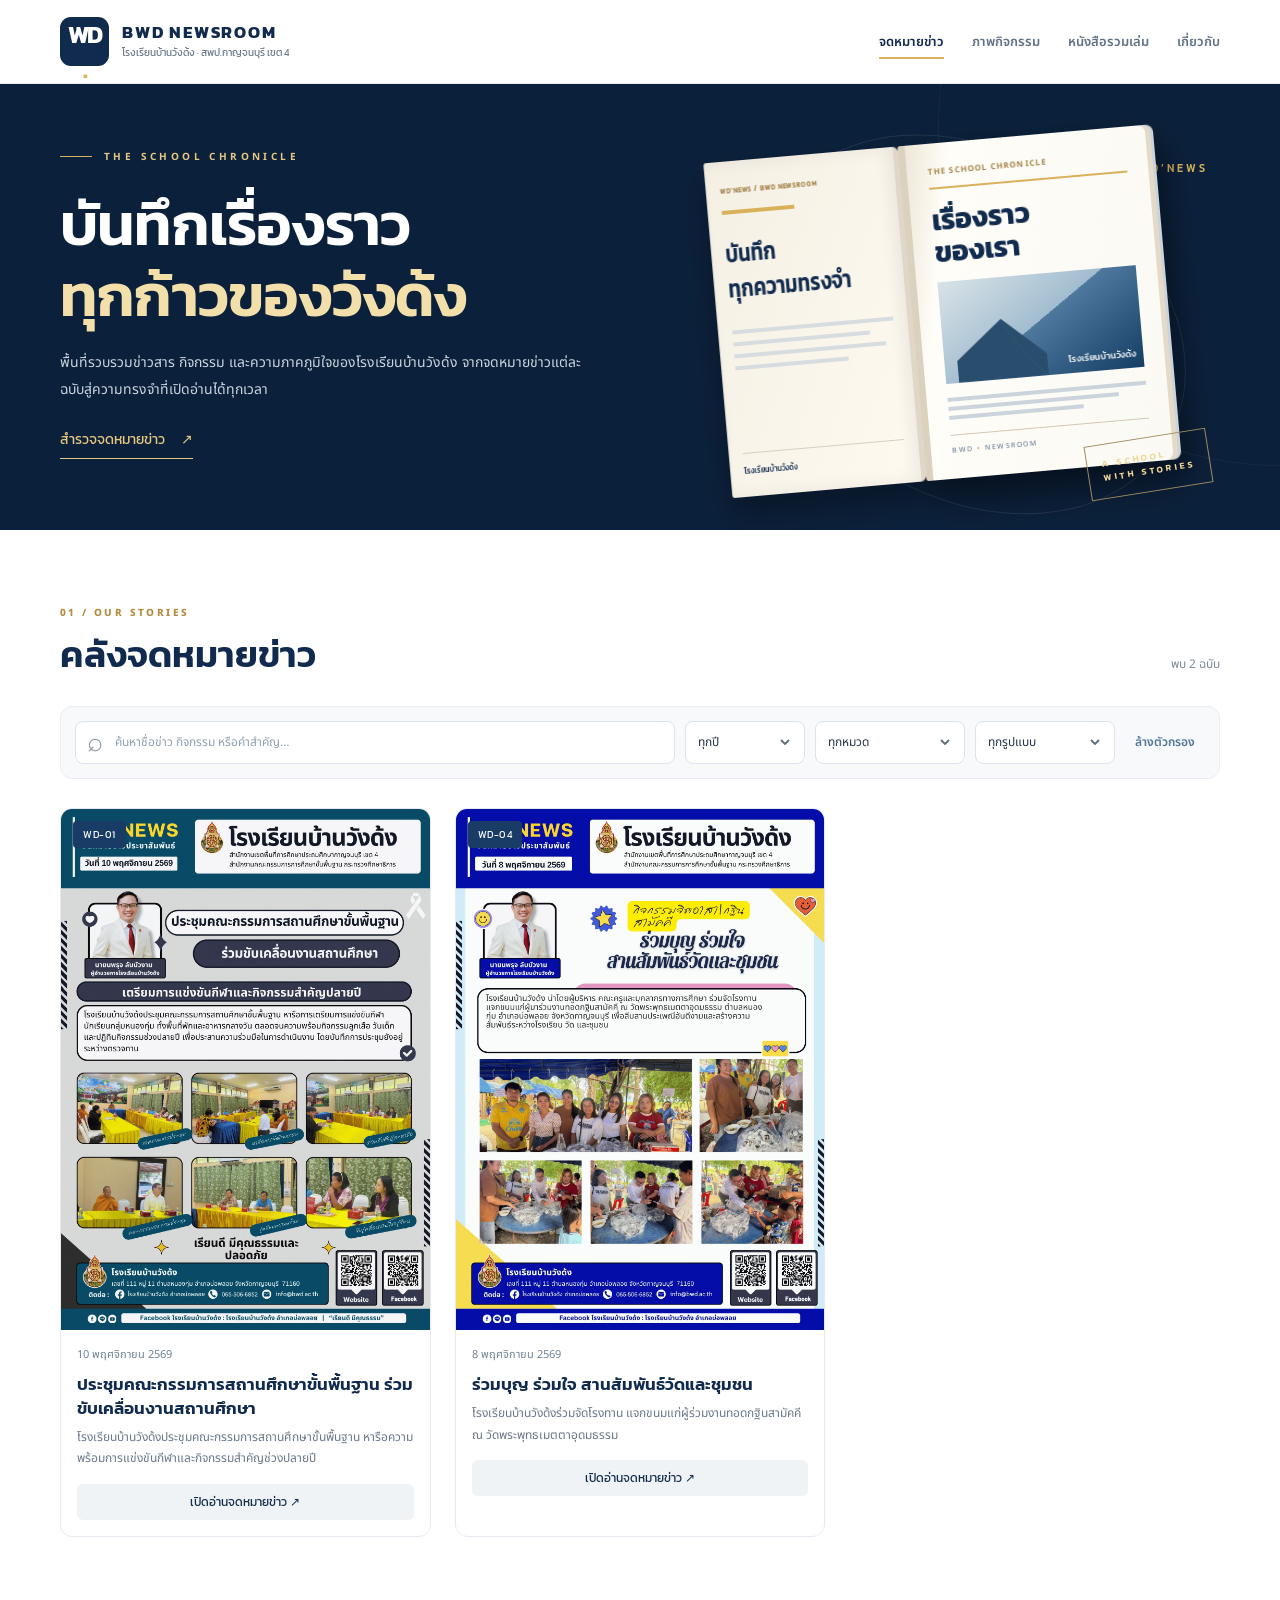
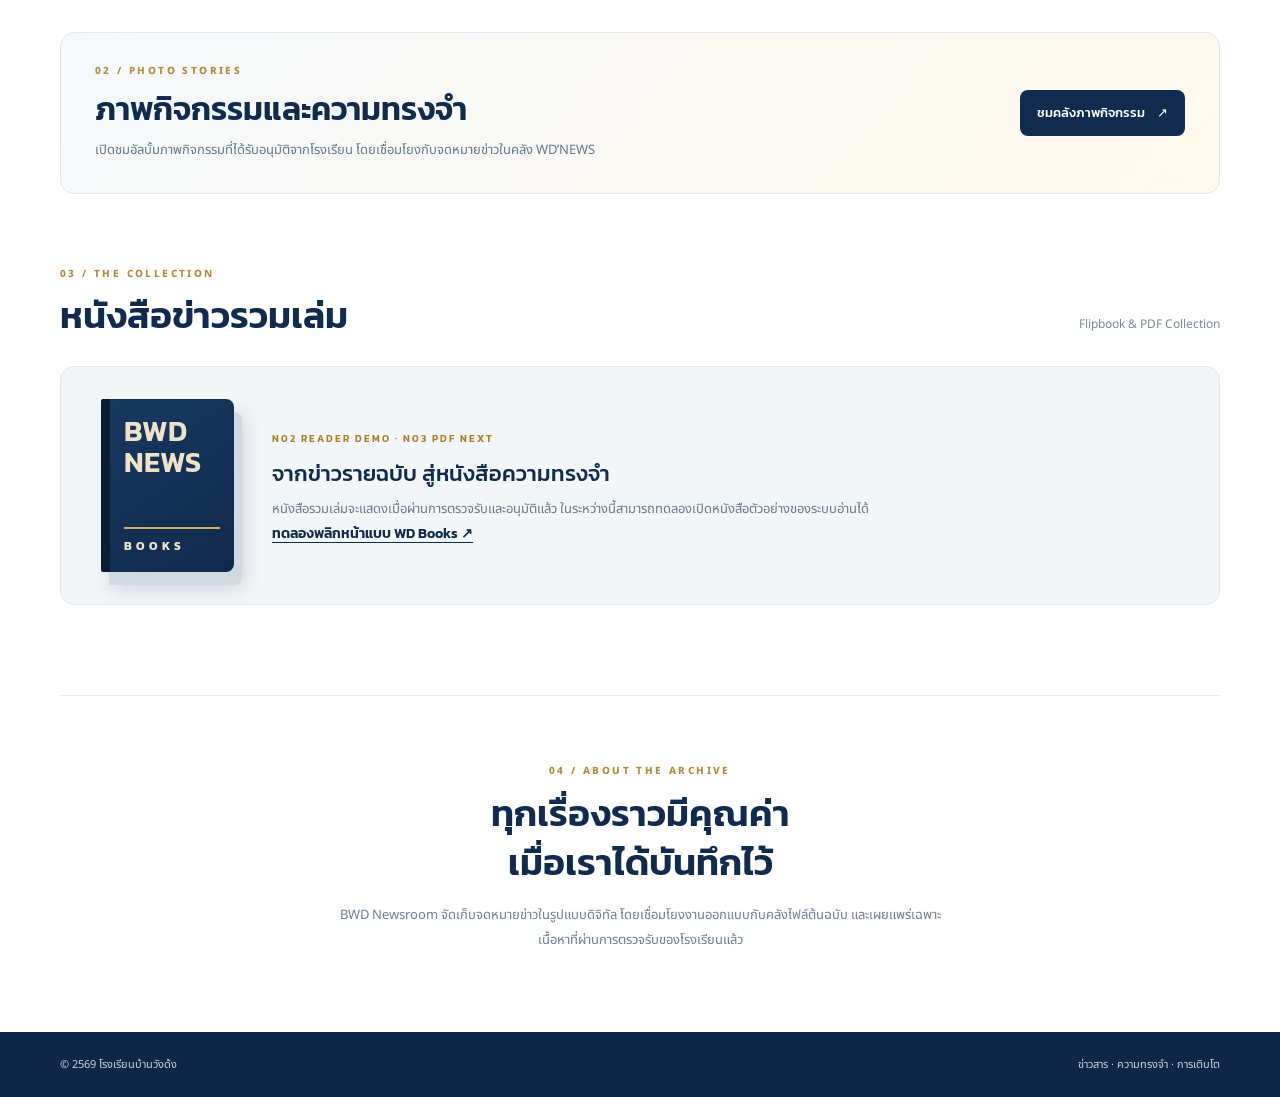
==== index.html @ e3cfcce1 "feat(app): mobile dashboard, bottom navigation, and shared app shell" ====
<!doctype html>
<html lang="th">
<head>
  <meta charset="utf-8">
  <meta name="viewport" content="width=device-width, initial-scale=1, viewport-fit=cover">
  <meta name="theme-color" content="#112b4e">
  <meta name="description" content="คลังจดหมายข่าวประชาสัมพันธ์โรงเรียนบ้านวังด้ง รวบรวมข่าวกิจกรรมและหนังสือข่าวดิจิทัล">
  <title>BWD Newsroom | จดหมายข่าวโรงเรียนบ้านวังด้ง</title>
  <link rel="icon" href="./favicon.svg" type="image/svg+xml">
  <link rel="manifest" href="./manifest.webmanifest">
  <link rel="apple-touch-icon" href="./icons/icon-192.png">
  <meta name="apple-mobile-web-app-capable" content="yes">
  <meta name="apple-mobile-web-app-status-bar-style" content="default">
  <link rel="stylesheet" href="./assets/styles.css">
  <link rel="stylesheet" href="./assets/reader.css">
  <link rel="stylesheet" href="./assets/app-shell.css">
  <script defer src="./assets/ui-motion.js"></script>
  <script defer src="./assets/app-shell.js"></script>
  <script defer src="./assets/app.js"></script>
</head>
<body class="newsroom-page">
  <a class="skip" href="#main">ข้ามไปยังเนื้อหาหลัก</a>
  <header class="site-header">
    <div class="wrap topbar">
      <a class="brand" href="./" aria-label="BWD Newsroom หน้าแรก">
        <span class="brand-mark" aria-hidden="true">WD<span class="brand-dot">.</span></span>
        <span class="brand-copy"><strong>BWD NEWSROOM</strong><small>โรงเรียนบ้านวังด้ง · สพป.กาญจนบุรี เขต 4</small></span>
      </a>
      <a class="app-quick-search" href="#news" aria-label="ค้นหาจดหมายข่าว"><svg viewBox="0 0 24 24" width="20" height="20" aria-hidden="true" fill="none" stroke="currentColor" stroke-width="2" stroke-linecap="round"><circle cx="10.5" cy="10.5" r="6.5"/><path d="m16 16 5 5"/></svg></a>
      <nav class="head-nav" aria-label="เมนูหลัก">
        <a class="active" href="#news">จดหมายข่าว</a>
        <a href="./gallery.html">ภาพกิจกรรม</a>
        <a href="#books">หนังสือรวมเล่ม</a>
        <a href="#about">เกี่ยวกับ</a>
      </nav>
    </div>
  </header>
  <main id="main">
    <section class="hero" aria-labelledby="hero-title">
      <div class="wrap hero-grid">
        <div class="hero-intro">
          <div class="eyebrow"><span class="eyebrow-line"></span> THE SCHOOL CHRONICLE</div>
          <h1 id="hero-title">บันทึกเรื่องราว<br><em>ทุกก้าวของวังด้ง</em></h1>
          <p>พื้นที่รวบรวมข่าวสาร กิจกรรม และความภาคภูมิใจของโรงเรียนบ้านวังด้ง จากจดหมายข่าวแต่ละฉบับสู่ความทรงจำที่เปิดอ่านได้ทุกเวลา</p>
          <a class="hero-link" href="#news">สำรวจจดหมายข่าว <span aria-hidden="true">↗</span></a>
        </div>
        <div class="hero-art" aria-hidden="true">
          <div class="hero-badge">WD’NEWS</div>
          <div class="hero-book-scene">
            <div class="hero-book">
              <div class="paper paper-back">
                <div class="paper-inside">
                  <div class="paper-inside-kicker">THE SCHOOL CHRONICLE</div>
                  <div class="paper-inside-title">เรื่องราว<br>ของเรา</div>
                  <div class="paper-inside-art"><span>โรงเรียนบ้านวังด้ง</span></div>
                  <div class="paper-lines"><i></i><i></i><i></i></div>
                  <div class="paper-inside-footer">BWD <span>•</span> NEWSROOM</div>
                </div>
              </div>
              <div class="paper-flap">
                <div class="paper paper-front">
                  <div class="paper-rule"></div>
                  <div class="paper-kicker">จดหมายข่าวประชาสัมพันธ์</div>
                  <div class="paper-headline">เรื่องราว<br>ของเรา</div>
                  <div class="paper-image"><span>บ้านวังด้ง</span></div>
                  <div class="paper-lines"><i></i><i></i><i></i></div>
                  <div class="paper-footer">EST. 2569 <span>•</span> BOPHLOI, KANCHANABURI</div>
                </div>
                <div class="paper paper-verso">
                  <div class="paper-verso-label">WD’NEWS / BWD NEWSROOM</div>
                  <div class="paper-verso-rule"></div>
                  <div class="paper-verso-quote">บันทึก<br>ทุกความทรงจำ</div>
                  <div class="paper-verso-lines"><i></i><i></i><i></i><i></i></div>
                  <div class="paper-verso-footer">โรงเรียนบ้านวังด้ง</div>
                </div>
              </div>
            </div>
          </div>
          <div class="hero-stamp">A SCHOOL<br>WITH STORIES</div>
        </div>
      </div>
    </section>
    <div class="wrap">
      <section id="app-home" class="app-dashboard" aria-labelledby="app-home-title">
  <div class="app-welcome">
    <p>WD’NEWS · SCHOOL STORIES</p>
    <h1 id="app-home-title">เรื่องราวของวังด้ง</h1>
    <span>จดหมายข่าว ภาพกิจกรรม และหนังสือดิจิทัล</span>
  </div>
  <div class="app-section-heading"><h2>จดหมายข่าวล่าสุด</h2><a href="#news">ทั้งหมด <span aria-hidden="true">›</span></a></div>
  <div id="app-latest-issue" class="app-latest-issue" aria-live="polite"><p class="app-loading">กำลังโหลดจดหมายข่าว…</p></div>
  <div class="app-section-heading"><h2>ภาพกิจกรรมล่าสุด</h2><a href="./gallery.html">ทั้งหมด <span aria-hidden="true">›</span></a></div>
  <div id="app-latest-galleries" class="app-latest-galleries" aria-live="polite"><p class="app-loading">กำลังโหลดภาพกิจกรรม…</p></div>
  <div class="app-section-heading"><h2>ชั้นหนังสือ</h2><a href="#books">เปิดดู <span aria-hidden="true">›</span></a></div>
  <a class="app-books-shortcut" href="#books"><span class="app-books-symbol" aria-hidden="true">▤</span><span><strong>หนังสือข่าวรวมเล่ม</strong><small>อ่านแบบพลิกหน้าและ PDF เมื่อมีเล่มเผยแพร่</small></span><span aria-hidden="true">›</span></a>
  <details class="app-install-guide" id="app-install-guide"><summary>เพิ่ม BWD Newsroom ไว้บนหน้าจอหลัก</summary><p>บน iPhone เปิดเว็บผ่าน Safari แล้วแตะปุ่มแชร์ เลือก “เพิ่มไปยังหน้าจอโฮม” บนอุปกรณ์อื่นใช้เมนูติดตั้งแอปของเบราว์เซอร์เมื่อรองรับ</p><button type="button" id="app-install-button" hidden>ติดตั้งแอป</button></details>
</section>
      <section class="archive" id="news" aria-labelledby="news-title">
        <div class="section-head">
          <div><p class="section-label">01 / OUR STORIES</p><h2 id="news-title">คลังจดหมายข่าว</h2></div>
          <p class="section-note" id="result-count" aria-live="polite">กำลังโหลดข้อมูล…</p>
        </div>
        <form class="filters" id="filters" role="search" autocomplete="off">
          <label class="search-field"><span class="search-icon" aria-hidden="true">⌕</span><span class="visually-hidden">ค้นหาข่าว</span><input id="search" type="search" placeholder="ค้นหาชื่อข่าว กิจกรรม หรือคำสำคัญ…" aria-label="ค้นหาข่าว"></label>
          <label><span class="visually-hidden">เลือกปี</span><select id="year" aria-label="เลือกปี"><option value="">ทุกปี</option></select></label>
          <label><span class="visually-hidden">เลือกหมวดข่าว</span><select id="category" aria-label="เลือกหมวดข่าว"><option value="">ทุกหมวด</option></select></label>
          <label><span class="visually-hidden">เลือกรูปแบบจดหมายข่าว</span><select id="template" aria-label="เลือกรูปแบบ"><option value="">ทุกรูปแบบ</option></select></label>
          <button class="reset" type="reset">ล้างตัวกรอง</button>
        </form>
        <div class="news-grid" id="news-grid" aria-live="polite" aria-busy="true"></div>
        <div class="empty" id="empty" hidden>
          <div class="empty-symbol" aria-hidden="true">✦</div>
          <h3 id="empty-title">ยังไม่มีจดหมายข่าวที่เผยแพร่</h3>
          <p id="empty-description">จดหมายข่าวจะปรากฏที่นี่เมื่อผ่านการตรวจทานและอนุมัติเรียบร้อยแล้ว</p>
        </div>
        <div class="error" id="error" role="alert" hidden>ไม่สามารถโหลดทะเบียนจดหมายข่าวได้ในขณะนี้ โปรดลองโหลดหน้าเว็บอีกครั้ง</div>
      </section>
      <section class="gallery-teaser" aria-labelledby="gallery-teaser-title">
        <div class="gallery-teaser-copy">
          <p class="section-label">02 / PHOTO STORIES</p>
          <h2 id="gallery-teaser-title">ภาพกิจกรรมและความทรงจำ</h2>
          <p>เปิดชมอัลบั้มภาพกิจกรรมที่ได้รับอนุมัติจากโรงเรียน โดยเชื่อมโยงกับจดหมายข่าวในคลัง WD’NEWS</p>
        </div>
        <a href="./gallery.html" class="gallery-teaser-link">ชมคลังภาพกิจกรรม <span aria-hidden="true">↗</span></a>
      </section>
      <section class="books" id="books" aria-labelledby="books-title">
        <div class="section-head">
          <div><p class="section-label">03 / THE COLLECTION</p><h2 id="books-title">หนังสือข่าวรวมเล่ม</h2></div>
          <p class="section-note">Flipbook & PDF Collection</p>
        </div>
        <div class="books-list" id="books-list" aria-live="polite"></div>
        <div class="books-empty" id="books-empty">
          <div class="book-mini" aria-hidden="true"><span>BWD<br>NEWS</span><b>BOOKS</b></div>
          <div><span class="soon">N02 READER DEMO · N03 PDF NEXT</span><h3>จากข่าวรายฉบับ สู่หนังสือความทรงจำ</h3><p>หนังสือรวมเล่มจะแสดงเมื่อผ่านการตรวจรับและอนุมัติแล้ว ในระหว่างนี้สามารถทดลองเปิดหนังสือตัวอย่างของระบบอ่านได้</p><p><a class="demo-link" href="./reader.html?demo=1">ทดลองพลิกหน้าแบบ WD Books ↗</a></p></div>
        </div>
      </section>
      <section class="about" id="about" aria-labelledby="about-title">
        <p class="section-label">04 / ABOUT THE ARCHIVE</p>
        <h2 id="about-title">ทุกเรื่องราวมีคุณค่า<br>เมื่อเราได้บันทึกไว้</h2>
        <p>BWD Newsroom จัดเก็บจดหมายข่าวในรูปแบบดิจิทัล โดยเชื่อมโยงงานออกแบบกับคลังไฟล์ต้นฉบับ และเผยแพร่เฉพาะเนื้อหาที่ผ่านการตรวจรับของโรงเรียนแล้ว</p>
      </section>
    </div>
  </main>
  <div class="app-network-banner" id="app-network-banner" role="status" hidden>ไม่มีอินเทอร์เน็ต · อ่านข้อมูลใหม่ไม่ได้ในขณะนี้</div>
  <nav class="app-bottom-nav" aria-label="เมนูหลักของแอป">
  <a data-app-tab="home" href="#app-home"><svg viewBox="0 0 24 24" width="23" height="23" aria-hidden="true" fill="none" stroke="currentColor" stroke-width="1.8" stroke-linecap="round" stroke-linejoin="round"><path d="m3 10 9-7 9 7v10a1 1 0 0 1-1 1h-5v-7H9v7H4a1 1 0 0 1-1-1z"/></svg><span>หน้าแรก</span></a>
  <a data-app-tab="news" href="#news"><svg viewBox="0 0 24 24" width="23" height="23" aria-hidden="true" fill="none" stroke="currentColor" stroke-width="1.8" stroke-linecap="round" stroke-linejoin="round"><rect x="3" y="4" width="18" height="16" rx="2"/><path d="M7 8h7M7 12h10M7 16h10M17 8h.01"/></svg><span>ข่าว</span></a>
  <a data-app-tab="gallery" href="./gallery.html"><svg viewBox="0 0 24 24" width="23" height="23" aria-hidden="true" fill="none" stroke="currentColor" stroke-width="1.8" stroke-linecap="round" stroke-linejoin="round"><rect x="3" y="3" width="18" height="18" rx="2"/><circle cx="8.5" cy="8.5" r="1.5"/><path d="m21 15-5-5L5 21"/></svg><span>ภาพกิจกรรม</span></a>
  <a data-app-tab="books" href="#books"><svg viewBox="0 0 24 24" width="23" height="23" aria-hidden="true" fill="none" stroke="currentColor" stroke-width="1.8" stroke-linecap="round" stroke-linejoin="round"><path d="M12 7c-2.5-2.5-5.6-2.9-9-2v14c3.4-.9 6.5-.5 9 2 2.5-2.5 5.6-2.9 9-2V5c-3.4-.9-6.5-.5-9 2ZM12 7v14"/></svg><span>หนังสือ</span></a>
</nav>
  <footer class="site-footer"><div class="wrap footer-inner"><span>© 2569 โรงเรียนบ้านวังด้ง</span><span>ข่าวสาร · ความทรงจำ · การเติบโต</span></div></footer>
  <dialog id="issue-dialog" aria-labelledby="dialog-title">
    <div class="dialog-frame"><div class="dialog-top"><div><span class="section-label">WD’NEWS / ISSUE</span><h2 id="dialog-title"></h2><p id="dialog-meta"></p></div><button id="dialog-close" type="button" class="dialog-close" aria-label="ปิดรายละเอียด">×</button></div><div id="dialog-content" class="dialog-content"></div><div id="dialog-actions" class="dialog-actions"></div></div>
  </dialog>
</body>
</html>
---- assets/styles.css ----
/* BWD Newsroom N01 — no external fonts or CDN dependencies. */
@import url('https://fonts.googleapis.com/css2?family=Kanit:wght@300;400;500;600;700&family=Noto+Sans+Thai:wght@400;500;600&display=swap');
:root{color-scheme:light;--navy:#112b4e;--deep:#0b203a;--blue:#21476d;--gold:#d9b15b;--gold-light:#f3dfaa;--ink:#263449;--muted:#687789;--line:#e4e8eb;--canvas:#f7f9fb;--white:#fff;--max:1160px;font-family:"Noto Sans Thai",system-ui,sans-serif}
*{box-sizing:border-box}html{scroll-behavior:smooth;scroll-padding-top:92px}body{margin:0;background:var(--white);color:var(--ink);min-width:300px}h1,h2,h3,h4,p{margin-top:0}h1,h2,h3,.brand,strong,.hero-link,.soon{font-family:Kanit,"Noto Sans Thai",sans-serif}a{color:inherit}button,input,select{font:inherit}button{cursor:pointer}img{display:block;max-width:100%}[hidden]{display:none!important}.wrap{width:min(var(--max),calc(100% - 48px));margin:auto}.visually-hidden{position:absolute!important;width:1px;height:1px;overflow:hidden;clip:rect(0,0,0,0);white-space:nowrap}.skip{position:absolute;top:-100px;left:1rem;z-index:1000;background:#fff;padding:.7rem 1rem}.skip:focus{top:1rem}:focus-visible{outline:3px solid #c28f28;outline-offset:3px}
.site-header{height:84px;background:#fff;position:relative;z-index:3;border-bottom:1px solid #e6e9ed}.topbar{height:100%;display:flex;align-items:center;justify-content:space-between;gap:20px}.brand{display:flex;align-items:center;gap:13px;text-decoration:none}.brand-mark{display:grid;place-items:center;width:49px;height:49px;background:var(--navy);color:white;font-family:Kanit;font-size:24px;font-weight:700;letter-spacing:-2px;border-radius:11px}.brand-dot{color:var(--gold)}.brand-copy{display:flex;flex-direction:column;gap:1px}.brand-copy strong{letter-spacing:1.8px;font-size:17px;color:var(--navy);line-height:1.25}.brand-copy small{font-size:10px;color:var(--muted);line-height:1.6}.head-nav{display:flex;gap:28px;align-items:center}.head-nav a{text-decoration:none;color:#617188;font-size:13px;font-weight:600}.head-nav a:hover,.head-nav a.active{color:var(--navy)}
.hero{background:var(--deep);color:#fff;overflow:hidden;position:relative}.hero:after{content:"";position:absolute;width:680px;height:680px;border:1px solid #ffffff0c;border-radius:50%;right:-340px;top:-300px;pointer-events:none}.hero-grid{min-height:446px;display:grid;grid-template-columns:1.12fr .88fr;align-items:center;gap:30px}.hero-intro{padding:64px 0 70px;position:relative;z-index:1}.eyebrow{font-size:10px;color:#e7c881;letter-spacing:3.4px;font-weight:700;display:flex;align-items:center;gap:12px;margin-bottom:24px}.eyebrow-line{height:1px;width:32px;background:var(--gold)}.hero h1{font-size:clamp(37px,4.7vw,64px);line-height:1.18;font-weight:600;letter-spacing:-.8px;margin-bottom:18px}.hero h1 em{color:var(--gold-light);font-style:normal}.hero p{color:#cad5df;line-height:1.95;font-size:14px;max-width:530px;margin-bottom:24px}.hero-link{display:inline-flex;align-items:center;gap:16px;color:#e7c881;text-decoration:none;border-bottom:1px solid #e7c881;padding-bottom:8px;font-size:14px}.hero-link:hover{gap:21px}.hero-art{position:relative;display:flex;align-items:center;justify-content:center;height:440px}.hero-art:before{content:"";position:absolute;inset:65px 20px 30px;border:1px solid #ffffff18;border-radius:50%;transform:rotate(32deg)}.paper{width:248px;height:336px;background:#fbfbf6;box-shadow:0 22px 45px #0006;position:absolute;top:46px;left:50%;transform:translateX(-50%) rotate(7deg);border-radius:2px}.paper-back{transform:translateX(-37%) translateY(1px) rotate(17deg);background:#c9d1db}.paper-front{padding:22px;transform:translateX(-64%) rotate(-8deg);display:flex;flex-direction:column}.paper-rule{height:6px;width:100%;background:#18395e;margin-bottom:11px}.paper-kicker{color:#5e6d7e;font-size:8px;letter-spacing:.4px}.paper-headline{font-family:Kanit;font-weight:700;line-height:1.04;font-size:33px;color:var(--navy);margin:6px 0 12px}.paper-image{height:110px;background:linear-gradient(148deg,#7e9bb3 0%,#c4d4dd 50%,#567895 50%,#153c64 100%);position:relative}.paper-image:before{content:"";position:absolute;left:16px;bottom:0;width:82px;height:56px;background:#20486b;clip-path:polygon(0 60%,50% 0,100% 65%,100% 100%,0 100%)}.paper-image span{position:absolute;right:8px;bottom:7px;color:#fff;font-family:Kanit;font-size:9px;letter-spacing:1px}.paper-lines{padding-top:13px;display:flex;flex-direction:column;gap:5px}.paper-lines i{height:4px;background:#cbd3dc;width:100%}.paper-lines i:nth-child(2){width:86%}.paper-lines i:nth-child(3){width:68%}.paper-footer{font-size:6px;color:#5a7081;letter-spacing:1px;margin-top:auto;border-top:1px solid #b8c4ce;padding-top:7px}.paper-footer span{color:var(--gold)}.hero-badge{position:absolute;right:12px;top:73px;color:var(--gold);letter-spacing:3px;font-family:Kanit;font-size:11px;font-weight:500}.hero-stamp{position:absolute;bottom:35px;right:10px;font-weight:600;font-family:Kanit;letter-spacing:3px;font-size:9px;line-height:1.6;color:#f0d698;transform:rotate(-9deg);border:1px solid #a18c60;padding:12px 14px}
.archive{padding:75px 0 95px;min-height:420px}.section-head{display:flex;align-items:end;justify-content:space-between;gap:20px;margin-bottom:27px}.section-label{color:#b28b3d;font-size:10px;font-weight:800;letter-spacing:2.4px;margin:0 0 9px}.section-head h2,.about h2{color:var(--navy);font-size:clamp(25px,3vw,37px);font-weight:600;line-height:1.32;margin:0}.section-note{color:#7c8999;font-size:12px;margin:0 0 6px}.filters{display:grid;grid-template-columns:minmax(200px,1fr) 120px 150px 140px auto;gap:10px;background:var(--canvas);padding:14px;border:1px solid #e9edf1;border-radius:12px;margin-bottom:29px;align-items:stretch}.filters input,.filters select{background:#fff;border:1px solid #dce3ea;border-radius:8px;width:100%;height:43px;color:var(--ink);font-size:12px;padding:0 12px;outline-offset:2px}.filters input::placeholder{color:#91a0af}.search-field{position:relative}.search-field input{padding-left:39px}.search-icon{position:absolute;left:12px;top:2px;font-size:27px;color:#8596a7;line-height:39px}.filters select{appearance:none;background-image:url("data:image/svg+xml,%3Csvg xmlns='http://www.w3.org/2000/svg' width='12' height='12' fill='none' stroke='%235f6e7b' stroke-width='1.8'%3E%3Cpath d='m2 4 4 4 4-4'/%3E%3C/svg%3E");background-repeat:no-repeat;background-position:calc(100% - 13px) center;padding-right:29px}.reset{background:transparent;border:0;color:#53759c;font-size:12px;font-weight:600;padding:0 10px;min-height:40px}.reset:hover{text-decoration:underline}
.news-grid{display:grid;grid-template-columns:repeat(3,minmax(0,1fr));gap:24px}.issue-card{border:1px solid #e5eaf0;border-radius:12px;overflow:hidden;background:white;transition:transform .2s,box-shadow .2s}.issue-card:hover{box-shadow:0 12px 26px #112b4e19;transform:translateY(-3px)}.issue-thumb{background:#edf1f4;aspect-ratio:794/1123;position:relative;overflow:hidden}.issue-thumb img{width:100%;height:100%;object-fit:contain}.issue-thumb .tag{position:absolute;top:12px;left:12px;color:#fff;background:#183c66;padding:6px 10px;border-radius:4px;font-family:Kanit;font-size:10px;letter-spacing:.5px}.issue-card-body{padding:16px}.issue-card h3{font-size:17px;line-height:1.4;font-weight:600;color:var(--navy);margin-bottom:6px}.issue-card time{display:block;color:#708397;font-size:11px;margin-bottom:10px}.issue-card p{font-size:12px;line-height:1.8;color:#6b7888;min-height:43px;margin-bottom:14px}.issue-open{border:0;background:#f0f3f6;border-radius:6px;padding:9px 12px;font-family:Kanit;font-size:12px;color:var(--navy);width:100%}.issue-open:hover{background:#e4e9ed}
.empty{border:1px dashed #d2dce7;background:linear-gradient(160deg,#fcfdff,#f6f9fc);border-radius:13px;text-align:center;padding:64px 24px 72px}.empty-symbol{display:grid;place-items:center;margin:0 auto 18px;width:60px;height:60px;color:#a48753;background:#fff4df;border-radius:50%;font-size:25px}.empty h3{color:var(--navy);font-weight:500;font-size:21px;margin-bottom:7px}.empty p{font-size:13px;line-height:1.85;color:#708094;margin:0}.error{color:#a52437;background:#fff5f5;border:1px solid #f4c4c7;border-radius:10px;padding:18px}
.books{padding:0 0 90px}.books-empty{background:#f3f6f8;border:1px solid #e4e9ed;border-radius:14px;padding:32px 40px;display:flex;align-items:center;gap:38px}.book-mini{flex:none;width:133px;height:173px;background:linear-gradient(145deg,#17385f 0%,#102a4c 100%);border-radius:2px 8px 8px 2px;box-shadow:8px 13px 0 #d2dae1,10px 16px 18px #112b4e2b;border-left:9px solid #0b1d35;color:#eee2c8;padding:17px 14px;display:flex;flex-direction:column;justify-content:space-between}.book-mini span{font-family:Kanit;font-size:29px;font-weight:600;line-height:1.05}.book-mini b{border-top:2px solid #cfaa5f;padding-top:8px;font-family:Kanit;font-size:12px;letter-spacing:4px}.soon{color:#ac7f2a;letter-spacing:2px;font-size:10px;font-weight:600}.books-empty h3{margin:8px 0 7px;font-size:22px;color:var(--navy);font-weight:500}.books-empty p{max-width:670px;color:#68788b;font-size:13px;line-height:1.9;margin:0}
.about{border-top:1px solid #e8ecf0;text-align:center;padding:67px 0 78px}.about h2{margin:10px 0 16px}.about>p:last-child{max-width:620px;margin:0 auto;line-height:1.95;font-size:13px;color:#708094}.site-footer{background:#0e2746;color:#c8d3de}.footer-inner{display:flex;justify-content:space-between;gap:10px;padding:24px 0;font-size:11px}
#issue-dialog{border:0;border-radius:16px;padding:0;max-width:min(840px,calc(100vw - 24px));max-height:90vh;width:840px;box-shadow:0 25px 90px #0007}#issue-dialog::backdrop{background:#071e38ce}.dialog-frame{padding:25px;max-height:90vh;overflow:auto}.dialog-top{display:flex;justify-content:space-between;gap:15px;align-items:start;border-bottom:1px solid #e6e9ec;padding-bottom:15px}.dialog-top h2{color:var(--navy);font-size:24px;font-weight:500;margin:0}.dialog-top p{font-size:12px;color:var(--muted);margin:4px 0 0}.dialog-close{background:#eef2f5;border:0;border-radius:50%;width:36px;height:36px;font-size:24px;color:var(--navy)}.dialog-issue-copy{font-size:14px;line-height:1.95;color:var(--ink);margin:18px 0}.dialog-images{display:grid;gap:16px;justify-items:center}.dialog-images img{max-width:100%;width:min(590px,100%);height:auto;background:#edf1f5;border:1px solid #e3e9ef}.dialog-image-label{display:block;text-align:center;color:#728195;font-size:11px;margin-top:5px}.dialog-actions{display:flex;gap:10px;flex-wrap:wrap;margin:20px 0 8px}.dialog-actions a,.dialog-actions button{border:1px solid #ccd5df;background:#f8fafc;padding:10px 13px;color:var(--navy);text-decoration:none;border-radius:8px;font-size:12px}
@media(max-width:900px){.filters{grid-template-columns:1fr 1fr 1fr}.filters .search-field{grid-column:1/-1}.news-grid{grid-template-columns:repeat(2,minmax(0,1fr))}.hero-grid{grid-template-columns:1.15fr .85fr}.paper{transform:translateX(-60%) rotate(7deg) scale(.9)}.paper-back{transform:translateX(-35%) rotate(17deg) scale(.9)}.paper-front{transform:translateX(-66%) rotate(-8deg) scale(.9)}}@media(max-width:630px){.wrap{width:calc(100% - 32px)}.site-header{height:auto;min-height:74px}.topbar{padding:13px 0;align-items:center}.brand-mark{width:43px;height:43px;font-size:21px}.brand-copy strong{font-size:14px;letter-spacing:1px}.brand-copy small{font-size:8px}.head-nav{gap:10px}.head-nav a{font-size:10px}.head-nav a:nth-child(2){display:none}.hero-grid{grid-template-columns:1fr;min-height:auto;gap:0}.hero-intro{padding:44px 0 0}.hero h1{font-size:clamp(36px,9vw,47px)}.hero p{font-size:12px;margin-bottom:18px}.hero-art{height:265px;margin-top:-2px;transform:scale(.67);transform-origin:top center}.paper{top:3px}.hero-badge{top:8px}.hero-stamp{bottom:1px}.archive{padding:54px 0 65px}.section-head{align-items:start;flex-direction:column;gap:8px}.section-head h2{font-size:28px}.filters{grid-template-columns:1fr 1fr;gap:8px;padding:10px}.filters .search-field{grid-column:1/-1}.filters select{font-size:11px}.reset{min-height:43px}.news-grid{grid-template-columns:1fr;gap:16px}.issue-thumb{max-height:470px}.issue-thumb img{object-fit:contain}.books{padding-bottom:56px}.books-empty{padding:25px 20px;gap:23px;align-items:start}.book-mini{width:80px;height:114px;padding:9px 7px;border-left-width:5px}.book-mini span{font-size:19px}.book-mini b{font-size:8px;letter-spacing:1px}.books-empty h3{font-size:17px}.books-empty p{font-size:12px}.about{padding:55px 0}.footer-inner{flex-direction:column;gap:6px}.dialog-frame{padding:15px}.dialog-top h2{font-size:19px}}
@media(prefers-reduced-motion:reduce){html{scroll-behavior:auto}*,*:before,*:after{transition:none!important;animation:none!important}}

/* N02 reader and bookshelf styles load from assets/reader.css. */

/* N01-G homepage entry: Gallery is part of the same Newsroom, not a second app. */
.gallery-teaser{display:flex;align-items:center;justify-content:space-between;gap:25px;background:linear-gradient(130deg,#f5f8fb,#fff9ec);border:1px solid #e1e8ef;border-radius:14px;padding:30px 34px;margin-bottom:72px}
.gallery-teaser h2{font:600 clamp(24px,3vw,32px)/1.35 Kanit,sans-serif;color:#112b4e;margin:0 0 8px}
.gallery-teaser p:last-child{font-size:13px;color:#64788d;line-height:1.8;max-width:650px;margin:0}
.gallery-teaser-link{display:inline-flex;align-items:center;justify-content:center;gap:12px;min-height:46px;border-radius:8px;background:#112b4e;padding:10px 17px;color:#fff;white-space:nowrap;text-decoration:none;font:500 13px Kanit,sans-serif}
@media(max-width:630px){.head-nav a:nth-child(2){display:inline}.head-nav a:nth-child(3),.head-nav a:nth-child(4){display:none}.gallery-teaser{flex-direction:column;align-items:stretch;padding:23px 20px;margin-bottom:56px}.gallery-teaser-link{width:100%}}

/* UI-MOTION / 2569: restrained desktop sticky navigation + 3D paper hero.
   Browsing pages only. reader.html retains its immersive controls unchanged. */
@media (min-width:901px) {
  .site-header {
    position:sticky;
    top:0;
    z-index:60;
    height:84px;
    background:rgba(255,255,255,.97);
    transition:height .24s ease,box-shadow .24s ease,background-color .24s ease;
  }
  .site-header.is-compact {
    height:64px;
    background:rgba(255,255,255,.985);
    box-shadow:0 6px 22px rgba(11,32,58,.12);
  }
  .site-header .brand-mark {transition:width .24s ease,height .24s ease,font-size .24s ease}
  .site-header.is-compact .brand-mark {width:42px;height:42px;font-size:21px}
  .site-header .brand-copy small {max-height:22px;opacity:1;overflow:hidden;transition:max-height .24s ease,opacity .18s ease}
  .site-header.is-compact .brand-copy small {max-height:0;opacity:0}
  .site-header .head-nav a {position:relative;padding:10px 0}
  .site-header .head-nav a::after {content:"";position:absolute;bottom:3px;left:0;right:0;height:2px;background:var(--gold);transform:scaleX(0);transform-origin:left;transition:transform .22s ease}
  .site-header .head-nav a:hover::after,
  .site-header .head-nav a.active::after,
  .site-header .head-nav a[aria-current="page"]::after {transform:scaleX(1)}
}
@supports (backdrop-filter:blur(10px)) {
  @media (min-width:901px) {
    .site-header.is-compact {background:rgba(255,255,255,.91);backdrop-filter:blur(12px)}
  }
}
/* Both the News and Gallery hero share one book illustration; no image/issue assets. */
.hero-art .hero-book-scene {
  position:absolute;inset:0;perspective:1100px;
  transform:rotateX(var(--bwd-tilt-x,0deg)) rotateY(var(--bwd-tilt-y,0deg));
  transition:transform .3s ease-out;pointer-events:none;
}
.hero-art .hero-book {
  position:absolute;left:52%;top:49%;width:248px;height:336px;
  transform:translate(-28%,-50%) rotate(-5deg);transform-style:preserve-3d;
  animation:bwd-book-arrive .8s ease-out both;
  filter:drop-shadow(0 17px 15px rgba(0,0,0,.3));
}
.hero-book .paper {
  position:absolute;inset:0;left:0;top:0;width:100%;height:100%;
  transform:none;border-radius:3px 8px 8px 3px;box-sizing:border-box;
}
.hero-book .paper-back {
  background:linear-gradient(150deg,#fefcf6,#f0eee6);
  box-shadow:5px 0 0 #e4dac7,8px 0 0 #cbd3dc,14px 16px 32px #0004;
  overflow:hidden;
}
.paper-inside {
  display:flex;flex-direction:column;height:100%;padding:23px 21px;
  border-left:7px solid #dad1bf;color:var(--navy);background:linear-gradient(100deg,#eee7d8,#fffdf8 15%,#faf9f3);
}
.paper-inside-kicker{font-size:8px;font-weight:700;letter-spacing:1.1px;color:#a28142;border-bottom:2px solid var(--gold);padding-bottom:9px}
.paper-inside-title{font:700 28px/1.14 Kanit,sans-serif;margin:16px 0 13px}
.paper-inside-art{height:102px;position:relative;overflow:hidden;background:linear-gradient(145deg,#d9e3e7 0%,#a2bdd0 48%,#4e789d 48%,#153e64 100%)}
.paper-inside-art::before{content:"";position:absolute;bottom:0;left:13px;width:90px;height:62px;background:#294d6d;clip-path:polygon(0 65%,52% 3%,100% 65%,100% 100%,0 100%)}
.paper-inside-art span{position:absolute;right:7px;bottom:7px;color:#fff;font:500 9px Kanit,sans-serif}
.paper-inside .paper-lines{padding-top:14px}
.paper-inside-footer{margin-top:auto;padding-top:10px;border-top:1px solid #d2c8b5;font-size:7px;letter-spacing:1.5px;color:#58708a}
.paper-inside-footer span{color:#ae8747}
.hero-book .paper-flap {
  position:absolute;inset:0;transform-origin:left center;
  transform-style:preserve-3d;
  animation:bwd-book-open 2.3s cubic-bezier(.22,.74,.25,1) .5s both;
}
.hero-book .paper-front {
  display:flex;flex-direction:column;transform:translateZ(1px);
  backface-visibility:hidden;-webkit-backface-visibility:hidden;
  padding:22px;background:#fcfbf6;box-shadow:0 5px 15px #0b203a35;
}
.hero-book .paper-verso {
  display:flex;flex-direction:column;backface-visibility:hidden;-webkit-backface-visibility:hidden;
  transform:rotateY(180deg) translateZ(1px);
  padding:23px 18px 19px;background:linear-gradient(120deg,#f5f0e4,#fffaf0);
  color:var(--navy);box-shadow:inset -8px 0 18px #0b203a12;
  border-right:7px solid #e0d7c8;
}
.paper-verso-label{font:600 8px Kanit,sans-serif;color:#9d7a3f;letter-spacing:.9px}
.paper-verso-rule{width:45%;height:4px;background:var(--gold);margin:14px 0 22px}
.paper-verso-quote{font:600 25px/1.38 Kanit,sans-serif}
.paper-verso-lines{display:flex;flex-direction:column;gap:8px;margin-top:25px}
.paper-verso-lines i{height:4px;width:100%;background:#d6dce0}
.paper-verso-lines i:nth-child(2){width:85%}
.paper-verso-lines i:nth-child(3){width:94%}
.paper-verso-lines i:nth-child(4){width:70%}
.paper-verso-footer{margin-top:auto;border-top:1px solid #d6cfc1;padding-top:10px;font:500 9px Kanit,sans-serif}
@keyframes bwd-book-arrive {
  from{opacity:0;transform:translate(-28%,-46%) rotate(-5deg) scale(.94)}
  to{opacity:1;transform:translate(-28%,-50%) rotate(-5deg) scale(1)}
}
@keyframes bwd-book-open {
  0%,13%{transform:rotateY(-6deg)}
  72%{transform:rotateY(-155deg)}
  100%{transform:rotateY(-142deg)}
}
@media (min-width:631px) and (max-width:900px) {
  .hero-art .hero-book{transform:translate(-28%,-50%) rotate(-5deg) scale(.78);animation:none}
  .hero-book .paper-flap{animation:none;transform:rotateY(-142deg)}
}
@media (max-width:630px) {
  .hero-art .hero-book{top:55%;transform:translate(-28%,-44%) rotate(-5deg) scale(.84);animation:none}
  .hero-book .paper-flap{animation:none;transform:rotateY(-142deg)}
  .hero-art .hero-book-scene{transform:none}
}
@media (prefers-reduced-motion:reduce) {
  .site-header,.site-header *,.hero-art .hero-book-scene{transition:none!important}
  .hero-art .hero-book{animation:none!important;opacity:1}
  .hero-book .paper-flap{animation:none!important;transform:rotateY(-142deg)}
  .hero-art .hero-book-scene{transform:none!important}
}


/* Mobile UI polish (15 Nov 2026): shared header/hero and single-issue reader.
   Keep desktop 3D magazine animation and N02 flipbook code untouched. */
@media (max-width:630px) {
  html {scroll-padding-top:16px}
  .site-header {height:auto;min-height:0}
  .topbar {flex-wrap:wrap;row-gap:0;justify-content:flex-start;padding:10px 0 0}
  .head-nav {
    flex-basis:100%;width:100%;min-width:0;gap:8px;
    justify-content:space-between;overflow-x:auto;
    margin-top:8px;padding:0 0 2px;
    border-top:1px solid #edf0f3;
    -webkit-overflow-scrolling:touch;
  }
  .site-header .head-nav a:nth-child(n) {
    display:inline-flex;flex:0 0 auto;align-items:center;
    white-space:nowrap;min-height:40px;padding:6px 0;
    font-size:clamp(11px,2.8vw,13px);
  }
  .hero-intro {padding:29px 0 0}
  .eyebrow {font-size:9px;letter-spacing:2px;margin-bottom:12px}
  .hero h1 {font-size:clamp(32px,8.8vw,40px);line-height:1.12;margin-bottom:12px}
  .hero p {font-size:12px;line-height:1.7;margin-bottom:13px}
  .hero-link {font-size:13px;padding-bottom:6px}
  .hero-art {height:166px;margin-top:5px;transform:none;transform-origin:center}
  .hero-art .hero-book {
    left:48%;top:52%;
    transform:translate(-28%,-49%) rotate(-5deg) scale(.48);
  }
  .hero-badge,.hero-stamp {display:none}
  .archive {padding:35px 0 55px}
  .section-head {gap:4px;margin-bottom:18px}
  .section-head h2 {font-size:26px}
  .filters {margin-bottom:18px}
  .gallery-teaser {margin-bottom:42px}

  /* iPhone portrait issue is a full-screen reader with a fixed control region.
     Dialog content is the only scrolling region; page image always comes first. */
  #issue-dialog {
    inset:0;margin:0;padding:0;width:100vw;max-width:100vw;
    height:100vh;height:100dvh;max-height:100vh;max-height:100dvh;
    border-radius:0;background:#fff;
  }
  #issue-dialog .dialog-frame {
    display:flex;flex-direction:column;overflow:hidden;
    width:100%;height:100%;max-height:none;
    padding:env(safe-area-inset-top) env(safe-area-inset-right)
            0 env(safe-area-inset-left);
  }
  #issue-dialog .dialog-top {
    flex:0 0 auto;align-items:center;gap:12px;
    padding:12px 16px 11px;
    background:#fff;border-bottom:1px solid #e6e9ec;
  }
  #issue-dialog .dialog-top > div {min-width:0}
  #issue-dialog .dialog-top h2 {
    display:-webkit-box;-webkit-box-orient:vertical;-webkit-line-clamp:2;
    overflow:hidden;font-size:18px;line-height:1.38;font-weight:600;
  }
  #issue-dialog .dialog-top .section-label {font-size:9px;margin-bottom:5px}
  #issue-dialog .dialog-top p {font-size:11px;line-height:1.4}
  #issue-dialog .dialog-close {
    flex:0 0 44px;width:44px;height:44px;min-height:44px;
    font-size:26px;
  }
  #issue-dialog .dialog-content {
    display:flex;flex:1 1 auto;flex-direction:column;
    min-height:0;overflow-y:auto;overscroll-behavior:contain;
    padding:16px 15px 22px;
    -webkit-overflow-scrolling:touch;
  }
  #issue-dialog .dialog-images {order:0;gap:14px}
  #issue-dialog .dialog-images figure {
    width:100%;margin:0;
  }
  #issue-dialog .dialog-images img {
    display:block;width:100%;max-width:100%;height:auto;object-fit:contain;
  }
  #issue-dialog .dialog-issue-copy {
    order:1;margin:18px 2px 0;
    font-size:13px;line-height:1.8;
  }
  #issue-dialog .dialog-actions {
    display:grid;flex:0 0 auto;grid-template-columns:repeat(2,minmax(0,1fr));
    gap:8px;margin:0;padding:10px 15px calc(10px + env(safe-area-inset-bottom));
    background:#fff;border-top:1px solid #e6e9ec;
  }
  #issue-dialog .dialog-actions a,
  #issue-dialog .dialog-actions button {
    display:flex;align-items:center;justify-content:center;
    min-width:0;min-height:44px;padding:9px 8px;
    font:500 12px/1.4 Kanit,"Noto Sans Thai",sans-serif;
    text-align:center;
  }
  #issue-dialog .dialog-actions .dialog-read {
    grid-column:1 / -1;order:-1;
    background:var(--navy);color:#fff;border-color:var(--navy);
  }
}
---- assets/reader.css ----
/* N02-MOBILE Immersive Paper Reader — styles scoped to .reader-body. */
.reader-body{--reader-navy:#102b4d;--reader-gold:#d8b466;background:#dce5ed;color:#17314f;height:100vh;height:100dvh;min-height:0;display:flex;flex-direction:column;overflow:hidden}
.reader-topbar{flex:0 0 auto;min-height:54px;padding:6px max(12px,env(safe-area-inset-right)) 6px max(12px,env(safe-area-inset-left));background:var(--reader-navy);color:white;display:grid;grid-template-columns:1fr auto 1fr;align-items:center;gap:12px;border-bottom:2px solid var(--reader-gold)}
.reader-exit{text-decoration:none;color:#fff;display:inline-flex;align-items:center;gap:6px;font:500 13px Kanit,sans-serif;white-space:nowrap;justify-self:start;min-height:40px}.reader-exit:first-letter{font-size:23px}
.reader-brand{text-decoration:none;text-align:center;display:flex;align-items:center;gap:8px;white-space:nowrap;color:white}
.reader-brand strong{font:700 18px Kanit,sans-serif;letter-spacing:.08em}.reader-brand strong span{color:var(--reader-gold)}.reader-brand small{font:400 10px Kanit,sans-serif;color:#dce5f0}
.reader-header-button{border:1px solid #ffffff45;background:#ffffff0c;color:#fff;border-radius:7px;padding:7px 10px;min-height:39px;justify-self:end;font:500 12px Kanit,sans-serif}
.reader-main{width:100%;max-width:none;margin:0;min-height:0;flex:1;display:flex;overflow:hidden}
.reader-shell{width:100%;height:100%;min-height:0;background:#f5f7f9;display:flex;flex-direction:column;overflow:hidden}
.reader-toolbar{min-height:68px;flex:0 0 auto;padding:8px max(18px,env(safe-area-inset-right)) 8px max(18px,env(safe-area-inset-left));display:flex;align-items:center;justify-content:space-between;gap:18px;background:#fbfcfe;border-bottom:1px solid #d9e2eb}
.reader-heading{flex:1;min-width:0;padding:0}.reader-heading h1{font:600 clamp(15px,1.7vw,23px) Kanit,sans-serif;color:var(--reader-navy);margin:0;overflow:hidden;white-space:nowrap;text-overflow:ellipsis}.reader-eyebrow{font:700 9px Kanit,sans-serif;letter-spacing:2px;color:#aa8346;margin:0 0 2px}.reader-subtitle{font:400 11px Kanit,sans-serif;color:#64788b;margin:0;overflow:hidden;white-space:nowrap;text-overflow:ellipsis}
.reader-actions{display:flex;align-items:center;gap:5px;flex:0 0 auto}.reader-tool-button{display:inline-flex;gap:6px;align-items:center;justify-content:center;min-height:40px;min-width:40px;padding:0 10px;background:#f0f4f8;border:1px solid #d6e1ec;color:#173958;border-radius:9px;font:500 14px Kanit,sans-serif}.reader-tool-button:disabled{opacity:.4;cursor:not-allowed}.reader-tool-button span{font-size:12px}.reader-zoom-value{font:600 11px Kanit,sans-serif;color:#597088;min-width:35px;text-align:center}
.reader-canvas{flex:1;min-height:0;position:relative;display:flex;overflow:hidden;background:radial-gradient(ellipse at 50% 38%,#e4ebf2,#b5c5d5)}
.paper-stage{position:relative;flex:1;min-height:0;width:100%;overflow:hidden;display:flex;align-items:center;justify-content:center;padding:8px;outline-offset:-4px}
.paper-stage:before{content:"";position:absolute;pointer-events:none;inset:auto 6% 2%;height:5%;border-radius:50%;background:#21354e20;filter:blur(18px)}
.flip-engine{position:relative;flex:0 0 auto;margin:auto;touch-action:pan-y;filter:drop-shadow(0 12px 12px #172f482e)}
.flip-engine .stf__parent{margin:auto}.flip-engine img{max-width:100%}
.html-sheet{height:100%;width:100%;box-sizing:border-box;background:#fffdf7;border:1px solid #d9d4c8;overflow:hidden;padding:9%;display:flex;flex-direction:column;justify-content:space-between;color:#183551;text-align:left;font-family:Kanit,sans-serif;box-shadow:inset -12px 0 22px #172d4709}
.html-sheet h2{font-size:clamp(17px,3.1vw,36px);line-height:1.23;margin:0}.html-sheet p{font-size:clamp(12px,1.8vw,21px);line-height:1.7;max-width:28ch}
.html-sheet small{font-size:clamp(9px,1.3vw,14px);letter-spacing:.1em}.html-sheet .demo-rule{height:5px;background:#d9b15b;width:35%}.html-sheet.demo-cover{background:linear-gradient(145deg,#0b203a,#23507a);color:#fff}.html-sheet.demo-cover h2{font-size:clamp(24px,4.2vw,54px);color:#ffe3a2}.html-sheet.demo-cover .demo-rule{width:58%}
.scroll-stage{height:100%;flex:1;min-width:0;min-height:0;overflow:auto;overscroll-behavior:contain;-webkit-overflow-scrolling:touch;background:#dce5ee;padding:14px 12px;touch-action:pan-x pan-y}
.scroll-page{margin:0 auto 16px;width:100%;max-width:730px;background:white;box-shadow:0 10px 25px #18325227}.scroll-page img{display:block;width:100%;height:auto}.scroll-page figcaption{padding:7px;text-align:center;font-size:12px;color:#4d6076}.scroll-page .html-sheet{width:100%;aspect-ratio:1/1.414;margin:auto}
.reader-bottom{background:#fff;flex:0 0 auto;padding-bottom:env(safe-area-inset-bottom,0px);border-top:1px solid #dce5ed;box-shadow:0 -3px 12px #102b4d12}
.reader-controls{display:flex;align-items:center;justify-content:center;gap:clamp(10px,3vw,35px);padding:8px 14px 5px}
.reader-controls button{font:500 14px Kanit,sans-serif;min-height:42px;min-width:104px;border-radius:9px;border:1px solid #ccd9e3;background:#f2f6fa;color:#183551;cursor:pointer}
.reader-controls button:disabled{opacity:.35;cursor:not-allowed}#page-indicator{font:600 13px Kanit,sans-serif;min-width:110px;text-align:center;color:var(--reader-navy)}
.reader-mode-row{display:flex;align-items:center;justify-content:space-between;padding:0 18px 8px;gap:16px}
.reader-modes{display:flex;background:#ebf1f6;border-radius:8px;padding:3px;gap:3px}.reader-modes button{font:500 12px Kanit,sans-serif;border:0;background:transparent;border-radius:6px;padding:7px 14px;cursor:pointer;color:#37506d;min-height:36px}.reader-modes button[aria-pressed=true]{background:var(--reader-navy);color:#fff}
#reader-hint{font:400 11px Kanit,sans-serif;color:#708396;margin:0;text-align:right}.reader-progress{height:4px;background:#e9eff5}.reader-progress>span{display:block;height:100%;width:0;background:var(--reader-gold);transition:width .2s ease}
.reader-message{margin:8px 12px 0;padding:10px;background:#fff6e7;border:1px solid #e6c88c;border-radius:9px;color:#6e4a22;font:400 12px Kanit,sans-serif}
.reader-sheet{border:0;border-radius:16px;padding:0;width:min(460px,calc(100% - 24px));max-height:min(76dvh,700px);color:#1b344f;background:#fff;box-shadow:0 20px 75px #071e3860}
.reader-sheet::backdrop{background:#071c33a8}.reader-sheet-head{display:flex;align-items:center;justify-content:space-between;padding:16px 18px 10px;border-bottom:1px solid #e7edf3}.reader-sheet-head h2{font:600 21px Kanit,sans-serif;margin:0}.reader-sheet-head button{width:40px;height:40px;border:0;border-radius:50%;background:#ecf1f5;color:#234463;font-size:26px}
.reader-toc-select{display:flex;align-items:center;justify-content:space-between;gap:10px;margin:14px 18px;font:500 13px Kanit,sans-serif}.reader-toc-select select{flex:1;max-width:75%;border:1px solid #ccdae7;background:white;border-radius:7px;padding:9px}
.reader-toc-list{padding:0 14px 18px;max-height:50dvh;overflow:auto;display:grid;gap:5px}.reader-toc-list button{border:1px solid #e1e8ef;background:#f7f9fc;border-radius:8px;padding:11px 12px;color:#183753;text-align:left;font:500 13px Kanit,sans-serif;min-height:43px}.reader-toc-list button[aria-current=page]{border-color:#c9a458;background:#fff8e8}
#reader-info-copy,.reader-privacy-note{padding:0 20px;font:400 14px Kanit,sans-serif;line-height:1.7}.reader-sheet small{display:block;margin:10px 20px 20px;color:#708294;font-size:11px}
.books-list{display:grid;grid-template-columns:repeat(auto-fit,minmax(210px,1fr));gap:20px}.books-card{border:1px solid var(--line);border-radius:13px;overflow:hidden;background:white;box-shadow:0 10px 30px #0a294014}.books-card-cover{aspect-ratio:1/1.414;background:#e7edf3}.books-card-cover img{width:100%;height:100%;object-fit:contain}.books-card-body{padding:15px}.books-card-body h3{font-size:18px;margin:7px 0}.books-card-body p{font-size:13px;color:var(--muted)}.books-card-body a,.demo-link{display:inline-block;color:var(--navy);font:600 14px Kanit,sans-serif;text-underline-offset:4px}
@media(max-width:760px){.reader-topbar{grid-template-columns:1fr auto 1fr}.reader-brand small{display:none}.reader-heading h1{font-size:15px}.reader-toolbar{min-height:56px;padding:5px 12px;gap:6px}.reader-eyebrow,.reader-subtitle{display:none}.reader-actions{gap:3px}.reader-tool-button{min-width:36px;min-height:38px;padding:0 8px}.reader-tool-button span{display:none}.reader-zoom-value{min-width:29px;font-size:10px}.reader-mode-row{justify-content:center;padding:0 9px 6px}.reader-mode-row #reader-hint{display:none}.reader-controls{padding:6px 8px 4px}.reader-controls button{flex:1;min-width:0;max-width:124px}.reader-modes{width:100%;max-width:410px}.reader-modes button{flex:1}.paper-stage{padding:5px}}
@media(max-width:390px){.reader-exit span{display:none}.reader-brand strong{font-size:15px}.reader-header-button{padding:5px 7px;font-size:11px}.reader-zoom-value{display:none}.reader-tool-button{min-width:34px;padding:0 6px}#page-indicator{min-width:85px;font-size:12px}.reader-controls button span{display:none}}
@media(max-width:760px){.reader-sheet{position:fixed;inset:auto 0 0 0;margin:0;width:100%;max-width:none;max-height:78dvh;border-radius:18px 18px 0 0;padding-bottom:env(safe-area-inset-bottom,0px)}}
@media(orientation:landscape) and (max-height:550px){.reader-topbar{min-height:43px;padding-top:2px;padding-bottom:2px}.reader-toolbar{min-height:45px}.reader-controls{padding:3px 10px}.reader-controls button{min-height:34px}.reader-mode-row{padding-bottom:3px}.reader-modes button{min-height:30px;padding:3px 10px}}
@media(prefers-reduced-motion:reduce){.reader-progress>span{transition:none}html{scroll-behavior:auto}}
---- assets/app-shell.css ----
/* BN-APP-2569 — app-like browsing shell; no reader.html dependency */
.app-dashboard,.app-bottom-nav,.app-quick-search,.app-network-banner{display:none}
@media (max-width:630px){
  html{scroll-padding-top:12px}
  body.newsroom-page,body.gallery-page{padding-bottom:calc(74px + env(safe-area-inset-bottom))}
  .site-header{position:relative;z-index:5}
  .site-header .topbar{padding:11px 0;flex-wrap:nowrap;min-height:62px;margin:0 auto}
  .site-header .head-nav{display:none}
  .brand{min-width:0;flex:1}
  .brand-mark{width:42px;height:42px;border-radius:13px;flex-shrink:0}
  .brand-copy strong{font-size:15px;letter-spacing:.8px}
  .brand-copy small{font-size:9px;line-height:1.35}
  .app-quick-search{display:grid;place-items:center;width:44px;height:44px;flex:0 0 44px;background:#f2f5f8;color:var(--navy);border-radius:13px;text-decoration:none}
  .hero,.gallery-page .gallery-hero{display:none}
  .app-dashboard{display:block;padding:16px 0 9px}
  .app-welcome{padding:20px 19px 21px;background:linear-gradient(128deg,#102846,#163961 80%,#1b426b);border-radius:21px;color:#fff}
  .app-welcome p{font:600 10px Kanit,sans-serif;color:#ecc978;letter-spacing:1.8px;margin:0 0 9px}
  .app-welcome h1{font:600 clamp(23px,6.5vw,29px)/1.26 Kanit,sans-serif;margin:0 0 6px}
  .app-welcome span{display:block;font-size:11px;line-height:1.75;color:#e2eaf3}
  .app-section-heading{display:flex;justify-content:space-between;align-items:center;gap:14px;margin:23px 1px 11px}
  .app-section-heading h2{font:600 21px/1.35 Kanit,sans-serif;color:var(--navy);margin:0}
  .app-section-heading a{font:500 13px Kanit,sans-serif;color:var(--blue);text-decoration:none;white-space:nowrap;min-height:40px;display:inline-flex;align-items:center;gap:5px}
  .app-section-heading a span{font-size:23px}
  .app-latest-issue{min-height:100px}
  .app-featured-issue{display:grid;grid-template-columns:103px minmax(0,1fr);gap:13px;background:#fff;border:1px solid var(--line);border-radius:18px;overflow:hidden;padding:10px;box-shadow:0 5px 20px #112b4e0a}
  .app-featured-issue img{width:103px;height:145px;border-radius:10px;object-fit:contain;background:#f1f3f5}
  .app-featured-issue-body{min-width:0;display:flex;flex-direction:column;align-items:flex-start;gap:5px;padding:4px 2px 2px 0}
  .app-featured-issue-body time,.app-album-card time{font-size:11px;color:var(--muted)}
  .app-featured-issue-body h3{font:600 15px/1.35 Kanit,sans-serif;margin:0;color:var(--navy);display:-webkit-box;-webkit-line-clamp:3;-webkit-box-orient:vertical;overflow:hidden}
  .app-featured-issue-body p{font-size:11px;color:var(--muted);line-height:1.6;margin:0;display:-webkit-box;-webkit-line-clamp:2;-webkit-box-orient:vertical;overflow:hidden}
  .app-featured-issue-body button{margin-top:auto;padding:6px 10px;min-height:40px;border:0;border-radius:10px;background:var(--navy);color:#fff;font:500 12px Kanit,sans-serif}
  .app-latest-galleries{display:grid;grid-template-columns:repeat(2,minmax(0,1fr));gap:11px}
  .app-album-card{display:block;min-width:0;overflow:hidden;border:1px solid var(--line);border-radius:15px;background:#fff;text-decoration:none;padding-bottom:10px}
  .app-album-card img{width:100%;height:105px;object-fit:contain;background:#f1f4f7}
  .app-album-card strong{display:-webkit-box;-webkit-line-clamp:2;-webkit-box-orient:vertical;overflow:hidden;font:500 13px/1.4 Kanit,sans-serif;margin:8px 9px 5px;color:var(--navy);min-height:36px}
  .app-album-card time{display:block;margin:0 9px}
  .app-books-shortcut{min-height:86px;display:flex;align-items:center;gap:12px;padding:13px 15px;border-radius:17px;background:#f1f5f9;border:1px solid #dce7ef;text-decoration:none;color:var(--navy)}
  .app-books-symbol{font-size:32px;color:#b48a38}
  .app-books-shortcut span:nth-child(2){flex:1;min-width:0}
  .app-books-shortcut strong{display:block;font:600 15px Kanit,sans-serif}
  .app-books-shortcut small{display:block;color:var(--muted);font-size:11px;line-height:1.6}
  .app-books-shortcut span:last-child{font-size:24px}
  .app-install-guide{margin:18px 2px 12px;border-top:1px solid var(--line);padding:11px 3px;color:var(--blue);font-size:12px}
  .app-install-guide summary{cursor:pointer;min-height:40px;display:list-item;font-weight:600}
  .app-install-guide p{line-height:1.8;color:var(--muted);margin:4px 0}
  .app-install-guide button{border:0;border-radius:10px;background:var(--navy);color:#fff;padding:9px 15px;min-height:44px}
  .app-loading,.app-dashboard-error{font-size:12px;line-height:1.7;color:var(--muted);background:#f5f7fa;padding:14px;border-radius:12px;margin:0}
  .app-dashboard .app-latest-galleries>.app-loading{grid-column:1/-1}
  .app-bottom-nav{display:grid;grid-template-columns:repeat(4,minmax(0,1fr));position:fixed;left:0;right:0;bottom:0;height:calc(69px + env(safe-area-inset-bottom));padding:6px max(8px,env(safe-area-inset-right)) calc(6px + env(safe-area-inset-bottom)) max(8px,env(safe-area-inset-left));z-index:35;background:rgba(255,255,255,.97);border-top:1px solid #dce2e8;box-shadow:0 -5px 22px #0b203a12}
  .app-bottom-nav a{display:flex;flex-direction:column;align-items:center;justify-content:center;gap:2px;border-radius:12px;text-decoration:none;color:#77869a;font:500 10px Kanit,sans-serif;min-width:0;min-height:48px}
  .app-bottom-nav a[aria-current="page"]{color:var(--navy);background:#f2f5f9;font-weight:600}
  .app-bottom-nav a[aria-current="page"] svg{color:#b08b40}
  .app-bottom-nav a svg{flex-shrink:0}
  .app-network-banner:not([hidden]){display:block;position:fixed;bottom:calc(69px + env(safe-area-inset-bottom));left:0;right:0;z-index:36;background:#fff6dc;border-top:1px solid #e5c77c;color:#74520e;padding:8px 14px;text-align:center;font-size:12px}
  .archive{padding-top:27px}
  .news-grid{grid-template-columns:1fr;gap:12px}
  .issue-card{display:grid;grid-template-columns:103px minmax(0,1fr);border-radius:16px}
  .issue-thumb{height:100%;max-height:none;min-height:156px;aspect-ratio:auto}
  .issue-thumb img{height:100%;width:100%;object-fit:contain}
  .issue-thumb .tag{top:6px;left:6px;font-size:9px;padding:3px 5px}
  .issue-card-body{padding:12px;display:flex;flex-direction:column;align-items:flex-start}
  .issue-card h3{font-size:15px;line-height:1.3;display:-webkit-box;-webkit-box-orient:vertical;-webkit-line-clamp:3;overflow:hidden}
  .issue-card p{font-size:11px;line-height:1.55;min-height:0;margin:0 0 7px;display:-webkit-box;-webkit-box-orient:vertical;-webkit-line-clamp:2;overflow:hidden}
  .issue-card time{font-size:10px;margin-bottom:6px}
  .issue-open{margin-top:auto;font-size:11px;min-height:40px;padding:7px 9px;width:auto}
  .gallery-teaser{display:none}
  .books{padding-top:25px}
  .books-empty .soon{display:none}
  .gallery-page .gallery-content{padding-top:24px}
  .gallery-page.is-album-open .gallery-content{padding-top:12px}
  .gallery-grid{gap:12px}
  .gallery-cover{aspect-ratio:16/10}
  .gallery-card{border-radius:16px}
  .gallery-card-body{padding:12px}
  .gallery-card h3{font-size:16px}
  .gallery-card p{font-size:11px}
  .album-photos{grid-template-columns:repeat(2,minmax(0,1fr))}
  .site-footer{padding-bottom:10px}
}
@media (prefers-reduced-motion:reduce){.app-bottom-nav *, .app-featured-issue{transition:none!important;animation:none!important}}

@media(max-width:630px){.app-update-notice{position:fixed;z-index:45;left:12px;right:12px;bottom:calc(79px + env(safe-area-inset-bottom));background:#112b4e;color:#fff;border-radius:13px;padding:12px 14px;box-shadow:0 10px 30px #0004;font-size:12px;display:flex;align-items:center;justify-content:space-between;gap:12px}.app-update-notice button{border:1px solid #d9b15b;border-radius:8px;background:#d9b15b;color:#112b4e;padding:8px 10px;min-height:38px;font:600 12px Kanit,sans-serif}}
@media(min-width:631px){.app-update-notice{position:fixed;right:20px;bottom:20px;z-index:45;background:#112b4e;color:#fff;border-radius:12px;padding:12px;font-size:12px}.app-update-notice button{margin-left:12px;background:#d9b15b;border:0;border-radius:6px;padding:8px}}
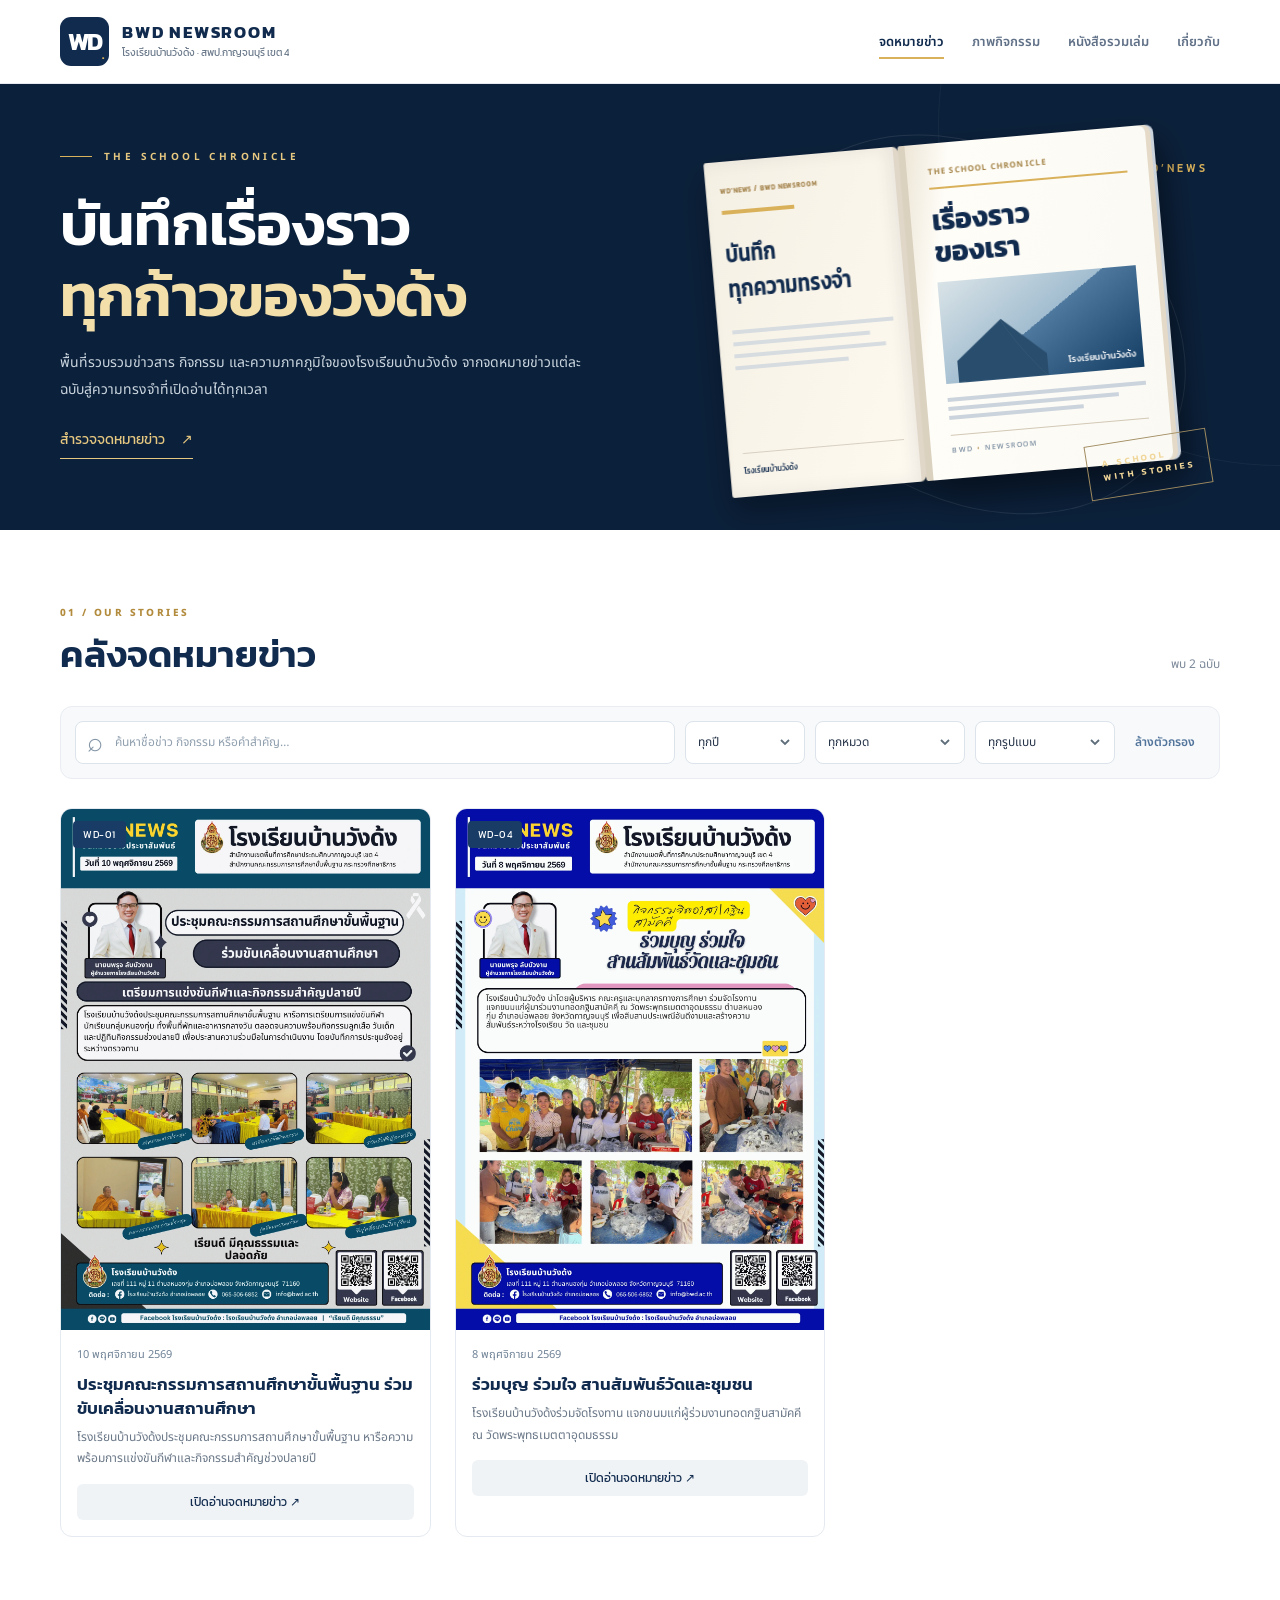
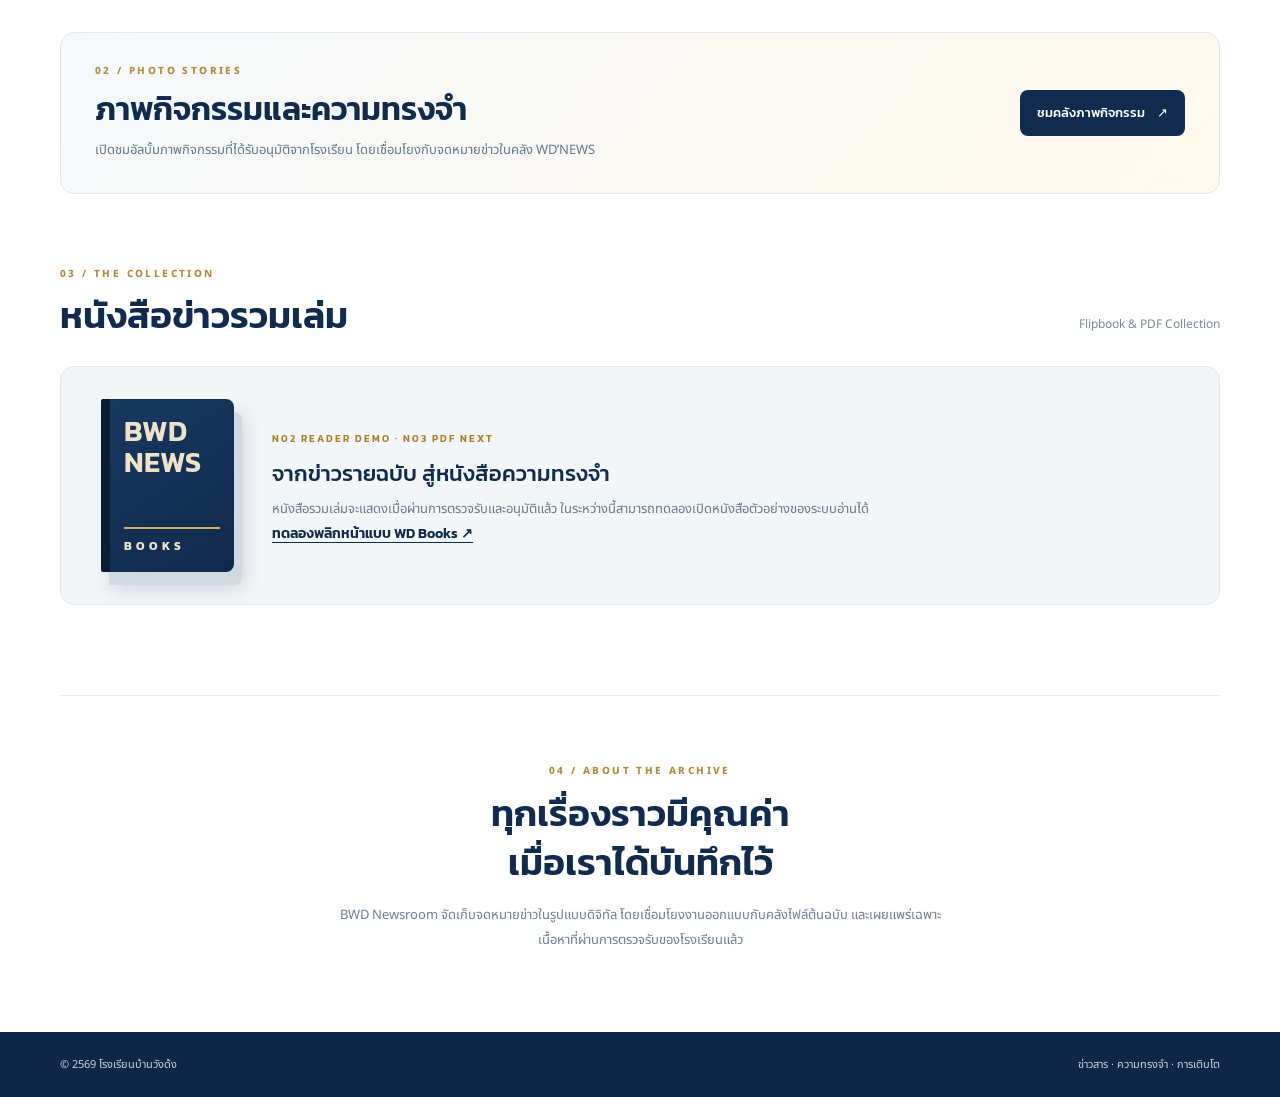
==== commit b0aed650: "fix(app): use native iPhone launch only, contain brand dot and remove footer gap" ====
--- a/index.html
+++ b/index.html
@@ -11,11 +11,17 @@
   <link rel="apple-touch-icon" href="./icons/icon-192.png">
   <meta name="apple-mobile-web-app-capable" content="yes">
   <meta name="apple-mobile-web-app-status-bar-style" content="default">
+  <link rel="apple-touch-startup-image" href="./icons/startup-1290x2796.png" media="(device-width: 430px) and (device-height: 932px) and (-webkit-device-pixel-ratio: 3) and (orientation: portrait)">
+  <link rel="apple-touch-startup-image" href="./icons/startup-1179x2556.png" media="(device-width: 393px) and (device-height: 852px) and (-webkit-device-pixel-ratio: 3) and (orientation: portrait)">
+  <link rel="apple-touch-startup-image" href="./icons/startup-1170x2532.png" media="(device-width: 390px) and (device-height: 844px) and (-webkit-device-pixel-ratio: 3) and (orientation: portrait)">
   <link rel="stylesheet" href="./assets/styles.css">
   <link rel="stylesheet" href="./assets/reader.css">
   <link rel="stylesheet" href="./assets/app-shell.css">
+  <link rel="stylesheet" href="./assets/loading.css">
+  <script defer src="./assets/loading.js"></script>
   <script defer src="./assets/ui-motion.js"></script>
   <script defer src="./assets/app-shell.js"></script>
+  <script defer src="./assets/share.js"></script>
   <script defer src="./assets/app.js"></script>
 </head>
 <body class="newsroom-page">
@@ -88,9 +94,9 @@
     <span>จดหมายข่าว ภาพกิจกรรม และหนังสือดิจิทัล</span>
   </div>
   <div class="app-section-heading"><h2>จดหมายข่าวล่าสุด</h2><a href="#news">ทั้งหมด <span aria-hidden="true">›</span></a></div>
-  <div id="app-latest-issue" class="app-latest-issue" aria-live="polite"><p class="app-loading">กำลังโหลดจดหมายข่าว…</p></div>
+  <div id="app-latest-issue" class="app-latest-issue" aria-live="polite"><div class="bwd-skeleton bwd-skel-feature" aria-hidden="true"><span class="bwd-skel-picture"></span><div class="bwd-skel-lines"><span></span><span></span><span></span><span class="bwd-skel-action"></span></div></div><span class="visually-hidden" role="status">กำลังโหลดจดหมายข่าว</span></div>
   <div class="app-section-heading"><h2>ภาพกิจกรรมล่าสุด</h2><a href="./gallery.html">ทั้งหมด <span aria-hidden="true">›</span></a></div>
-  <div id="app-latest-galleries" class="app-latest-galleries" aria-live="polite"><p class="app-loading">กำลังโหลดภาพกิจกรรม…</p></div>
+  <div id="app-latest-galleries" class="app-latest-galleries" aria-live="polite"><div class="bwd-skeleton bwd-skel-album" aria-hidden="true"><span class="bwd-skel-picture"></span><div class="bwd-skel-lines"><span></span><span></span><span></span><span class="bwd-skel-action"></span></div></div><div class="bwd-skeleton bwd-skel-album" aria-hidden="true"><span class="bwd-skel-picture"></span><div class="bwd-skel-lines"><span></span><span></span><span></span><span class="bwd-skel-action"></span></div></div><span class="visually-hidden" role="status">กำลังโหลดภาพกิจกรรม</span></div>
   <div class="app-section-heading"><h2>ชั้นหนังสือ</h2><a href="#books">เปิดดู <span aria-hidden="true">›</span></a></div>
   <a class="app-books-shortcut" href="#books"><span class="app-books-symbol" aria-hidden="true">▤</span><span><strong>หนังสือข่าวรวมเล่ม</strong><small>อ่านแบบพลิกหน้าและ PDF เมื่อมีเล่มเผยแพร่</small></span><span aria-hidden="true">›</span></a>
   <details class="app-install-guide" id="app-install-guide"><summary>เพิ่ม BWD Newsroom ไว้บนหน้าจอหลัก</summary><p>บน iPhone เปิดเว็บผ่าน Safari แล้วแตะปุ่มแชร์ เลือก “เพิ่มไปยังหน้าจอโฮม” บนอุปกรณ์อื่นใช้เมนูติดตั้งแอปของเบราว์เซอร์เมื่อรองรับ</p><button type="button" id="app-install-button" hidden>ติดตั้งแอป</button></details>
@@ -102,12 +108,13 @@
         </div>
         <form class="filters" id="filters" role="search" autocomplete="off">
           <label class="search-field"><span class="search-icon" aria-hidden="true">⌕</span><span class="visually-hidden">ค้นหาข่าว</span><input id="search" type="search" placeholder="ค้นหาชื่อข่าว กิจกรรม หรือคำสำคัญ…" aria-label="ค้นหาข่าว"></label>
+          <button type="button" class="app-filter-trigger" aria-haspopup="dialog" aria-controls="app-filter-sheet"><svg aria-hidden="true" viewBox="0 0 24 24" width="19" height="19" fill="none" stroke="currentColor" stroke-width="2" stroke-linecap="round"><path d="M4 7h16M7 12h10M10 17h4"/><circle cx="8" cy="7" r="2" fill="#fff"/><circle cx="15" cy="12" r="2" fill="#fff"/></svg><span>ตัวกรอง</span><output class="app-filter-count" hidden></output></button>
           <label><span class="visually-hidden">เลือกปี</span><select id="year" aria-label="เลือกปี"><option value="">ทุกปี</option></select></label>
           <label><span class="visually-hidden">เลือกหมวดข่าว</span><select id="category" aria-label="เลือกหมวดข่าว"><option value="">ทุกหมวด</option></select></label>
           <label><span class="visually-hidden">เลือกรูปแบบจดหมายข่าว</span><select id="template" aria-label="เลือกรูปแบบ"><option value="">ทุกรูปแบบ</option></select></label>
           <button class="reset" type="reset">ล้างตัวกรอง</button>
         </form>
-        <div class="news-grid" id="news-grid" aria-live="polite" aria-busy="true"></div>
+        <div class="news-grid" id="news-grid" aria-live="polite" aria-busy="true"><div class="bwd-skeleton bwd-skel-news" aria-hidden="true"><span class="bwd-skel-picture"></span><div class="bwd-skel-lines"><span></span><span></span><span></span><span class="bwd-skel-action"></span></div></div><div class="bwd-skeleton bwd-skel-news" aria-hidden="true"><span class="bwd-skel-picture"></span><div class="bwd-skel-lines"><span></span><span></span><span></span><span class="bwd-skel-action"></span></div></div><div class="bwd-skeleton bwd-skel-news" aria-hidden="true"><span class="bwd-skel-picture"></span><div class="bwd-skel-lines"><span></span><span></span><span></span><span class="bwd-skel-action"></span></div></div></div>
         <div class="empty" id="empty" hidden>
           <div class="empty-symbol" aria-hidden="true">✦</div>
           <h3 id="empty-title">ยังไม่มีจดหมายข่าวที่เผยแพร่</h3>
@@ -128,8 +135,8 @@
           <div><p class="section-label">03 / THE COLLECTION</p><h2 id="books-title">หนังสือข่าวรวมเล่ม</h2></div>
           <p class="section-note">Flipbook & PDF Collection</p>
         </div>
-        <div class="books-list" id="books-list" aria-live="polite"></div>
-        <div class="books-empty" id="books-empty">
+        <div class="books-list" id="books-list" aria-live="polite" aria-busy="true"><div class="bwd-skeleton bwd-skel-book" aria-hidden="true"><span class="bwd-skel-picture"></span><div class="bwd-skel-lines"><span></span><span></span><span></span></div></div></div>
+        <div class="books-empty" id="books-empty" hidden>
           <div class="book-mini" aria-hidden="true"><span>BWD<br>NEWS</span><b>BOOKS</b></div>
           <div><span class="soon">N02 READER DEMO · N03 PDF NEXT</span><h3>จากข่าวรายฉบับ สู่หนังสือความทรงจำ</h3><p>หนังสือรวมเล่มจะแสดงเมื่อผ่านการตรวจรับและอนุมัติแล้ว ในระหว่างนี้สามารถทดลองเปิดหนังสือตัวอย่างของระบบอ่านได้</p><p><a class="demo-link" href="./reader.html?demo=1">ทดลองพลิกหน้าแบบ WD Books ↗</a></p></div>
         </div>
@@ -149,6 +156,14 @@
   <a data-app-tab="books" href="#books"><svg viewBox="0 0 24 24" width="23" height="23" aria-hidden="true" fill="none" stroke="currentColor" stroke-width="1.8" stroke-linecap="round" stroke-linejoin="round"><path d="M12 7c-2.5-2.5-5.6-2.9-9-2v14c3.4-.9 6.5-.5 9 2 2.5-2.5 5.6-2.9 9-2V5c-3.4-.9-6.5-.5-9 2ZM12 7v14"/></svg><span>หนังสือ</span></a>
 </nav>
   <footer class="site-footer"><div class="wrap footer-inner"><span>© 2569 โรงเรียนบ้านวังด้ง</span><span>ข่าวสาร · ความทรงจำ · การเติบโต</span></div></footer>
+  <dialog id="app-filter-sheet" class="app-filter-sheet" aria-labelledby="app-filter-title">
+    <div class="app-filter-sheet-head"><h2 id="app-filter-title">กรองจดหมายข่าว</h2><button type="button" id="app-filter-close" aria-label="ปิดตัวกรอง">×</button></div>
+    <div id="app-filter-fields" class="app-filter-fields"></div>
+    <div class="app-filter-sheet-actions">
+      <button type="button" id="app-filter-reset">ล้างตัวกรอง</button>
+      <button type="button" id="app-filter-apply">แสดงผล</button>
+    </div>
+  </dialog>
   <dialog id="issue-dialog" aria-labelledby="dialog-title">
     <div class="dialog-frame"><div class="dialog-top"><div><span class="section-label">WD’NEWS / ISSUE</span><h2 id="dialog-title"></h2><p id="dialog-meta"></p></div><button id="dialog-close" type="button" class="dialog-close" aria-label="ปิดรายละเอียด">×</button></div><div id="dialog-content" class="dialog-content"></div><div id="dialog-actions" class="dialog-actions"></div></div>
   </dialog>
--- a/assets/styles.css
+++ b/assets/styles.css
@@ -236,3 +236,33 @@
     background:var(--navy);color:#fff;border-color:var(--navy);
   }
 }
+
+/* WD'NEWS per-issue native image share actions. */
+.dialog-actions .dialog-share-status{flex-basis:100%;width:100%;margin:0;color:#50657b;font-size:11px;line-height:1.45}
+.dialog-actions .dialog-share-primary{background:#112b4e;color:#fff;border-color:#112b4e;font-weight:600}
+.dialog-actions button:disabled{opacity:.55;cursor:not-allowed}
+@media(max-width:630px){
+  #issue-dialog .dialog-actions{
+    max-height:min(44dvh,270px);overflow-y:auto;overscroll-behavior:contain;
+    gap:7px;padding-top:8px;
+  }
+  #issue-dialog .dialog-actions .dialog-share-primary{grid-column:1/-1;order:-3;min-height:46px}
+  #issue-dialog .dialog-actions .dialog-read{order:-2;grid-column:1/-1;background:#eef2f6;color:#112b4e;border-color:#d2dce6}
+  #issue-dialog .dialog-actions .dialog-line-action{grid-column:1/-1;order:-1;min-height:44px}
+  #issue-dialog .dialog-actions .dialog-share-status:not([hidden]){grid-column:1/-1;font-size:10px;line-height:1.45}
+}
+
+/* v1.2: keep sharing primary actions visible, fold optional downloads into native details. */
+.dialog-share-more{flex:1 1 100%;min-width:0}
+.dialog-share-more summary{cursor:pointer;list-style:revert;min-height:44px;padding:10px 13px;border:1px solid #d4dce6;border-radius:9px;background:#f4f7fa;color:var(--navy);font:500 12px Kanit,sans-serif}
+.dialog-share-more-options{display:flex;flex-wrap:wrap;gap:8px;padding:9px 0 0}
+.dialog-share-more-options>a,.dialog-share-more-options>button{min-height:44px;flex:1 1 140px}
+@media(max-width:630px){
+ #issue-dialog .dialog-actions{max-height:min(52dvh,340px)}
+ #issue-dialog .dialog-share-more{grid-column:1/-1;order:2}
+ #issue-dialog .dialog-share-more-options{display:grid;grid-template-columns:repeat(2,minmax(0,1fr));gap:8px}
+ #issue-dialog .dialog-share-more-options>a,#issue-dialog .dialog-share-more-options>button{
+  min-width:0;width:100%;min-height:44px;padding:9px 7px;font-size:11px;line-height:1.35
+ }
+ #issue-dialog .dialog-actions .dialog-share-status:not([hidden]){order:3}
+}
--- a/assets/reader.css
+++ b/assets/reader.css
@@ -39,3 +39,27 @@
 @media(max-width:760px){.reader-sheet{position:fixed;inset:auto 0 0 0;margin:0;width:100%;max-width:none;max-height:78dvh;border-radius:18px 18px 0 0;padding-bottom:env(safe-area-inset-bottom,0px)}}
 @media(orientation:landscape) and (max-height:550px){.reader-topbar{min-height:43px;padding-top:2px;padding-bottom:2px}.reader-toolbar{min-height:45px}.reader-controls{padding:3px 10px}.reader-controls button{min-height:34px}.reader-mode-row{padding-bottom:3px}.reader-modes button{min-height:30px;padding:3px 10px}}
 @media(prefers-reduced-motion:reduce){.reader-progress>span{transition:none}html{scroll-behavior:auto}}
+
+/* App Experience v1.1: explicit, reversible focus reader; preserve page-flip/scroll fallback. */
+.reader-focus-restore,.reader-focus-toggle{display:none}
+@media(max-width:760px){
+  .reader-focus-toggle{display:inline-flex}
+  .reader-focus-toggle{min-width:38px}
+  .reader-body.is-focus-mode .reader-toolbar{display:none}
+  .reader-body.is-focus-mode .reader-mode-row{display:none}
+  .reader-body.is-focus-mode .reader-topbar{min-height:47px;padding-top:3px;padding-bottom:3px}
+  .reader-body.is-focus-mode .reader-controls{padding:4px 8px;gap:12px}
+  .reader-body.is-focus-mode .reader-controls button{min-height:44px}
+  .reader-body.is-focus-mode .reader-bottom{padding-bottom:env(safe-area-inset-bottom,0px)}
+  .reader-body.is-focus-mode .paper-stage{padding:3px}
+  .reader-body.is-focus-mode .reader-focus-restore:not([hidden]){
+    position:absolute;right:max(11px,env(safe-area-inset-right));top:10px;z-index:10;
+    display:inline-flex;align-items:center;justify-content:center;min-height:44px;
+    padding:8px 12px;border-radius:10px;border:1px solid #d5dee7;
+    background:#ffffffeb;color:var(--reader-navy);font:500 12px Kanit,sans-serif;
+    box-shadow:0 4px 12px #102b4d2b;
+  }
+}
+@media(orientation:landscape) and (max-height:550px){
+  .reader-body.is-focus-mode .reader-topbar{min-height:42px}
+}
--- a/assets/app-shell.css
+++ b/assets/app-shell.css
@@ -81,3 +81,114 @@
 
 @media(max-width:630px){.app-update-notice{position:fixed;z-index:45;left:12px;right:12px;bottom:calc(79px + env(safe-area-inset-bottom));background:#112b4e;color:#fff;border-radius:13px;padding:12px 14px;box-shadow:0 10px 30px #0004;font-size:12px;display:flex;align-items:center;justify-content:space-between;gap:12px}.app-update-notice button{border:1px solid #d9b15b;border-radius:8px;background:#d9b15b;color:#112b4e;padding:8px 10px;min-height:38px;font:600 12px Kanit,sans-serif}}
 @media(min-width:631px){.app-update-notice{position:fixed;right:20px;bottom:20px;z-index:45;background:#112b4e;color:#fff;border-radius:12px;padding:12px;font-size:12px}.app-update-notice button{margin-left:12px;background:#d9b15b;border:0;border-radius:6px;padding:8px}}
+
+
+/* App Experience v1.1 — mobile UI density, native bottom-sheet filters, safe last row. */
+.app-filter-trigger,.app-filter-sheet{display:none}
+@media(max-width:630px){
+  html{scroll-padding-bottom:calc(112px + env(safe-area-inset-bottom))}
+  body.newsroom-page,body.gallery-page{padding-bottom:calc(110px + env(safe-area-inset-bottom))}
+  .app-bottom-nav{background:#fff;box-shadow:0 -2px 18px #0b203a12}
+  .app-bottom-nav a{min-height:44px}
+  .archive,.books,.gallery-content,#gallery-list,#album-view{scroll-margin-bottom:calc(106px + env(safe-area-inset-bottom))}
+  .gallery-page .gallery-content{padding-bottom:32px}
+  .app-latest-galleries{gap:10px}
+  .app-album-card img{height:auto;aspect-ratio:4/3;object-fit:contain;background:#eff3f6}
+  .gallery-page .gallery-grid{gap:12px;grid-template-columns:1fr}
+  .gallery-page .gallery-card{
+    display:grid;grid-template-columns:minmax(110px,38%) minmax(0,1fr);
+    gap:0;align-items:stretch;min-width:0;
+  }
+  .gallery-page .gallery-cover{
+    width:calc(100% - 12px);margin:10px 0 10px 12px;
+    align-self:start;aspect-ratio:4/3;min-width:0;
+    border-radius:11px;
+  }
+  .gallery-page .gallery-cover img{object-fit:contain}
+  .gallery-page .gallery-cover .gallery-pill{bottom:5px;left:5px;font-size:10px;padding:4px 6px}
+  .gallery-page .gallery-card-body{min-width:0;padding:10px 12px;display:flex;flex-direction:column;gap:4px}
+  .gallery-page .gallery-card h3{
+    font-size:14px;line-height:1.35;margin:0;
+    display:-webkit-box;-webkit-box-orient:vertical;-webkit-line-clamp:3;overflow:hidden;
+  }
+  .gallery-page .gallery-card time{font-size:10px;margin:0}
+  .gallery-page .gallery-card p{font-size:11px;line-height:1.55;margin:0;min-height:0;-webkit-line-clamp:2}
+  .gallery-page .gallery-open{min-height:40px;margin-top:auto;font-size:11px;padding:7px}
+  .filters,.gallery-page .gallery-filters{
+    display:grid;grid-template-columns:minmax(0,1fr) auto;gap:8px;
+    padding:0;background:transparent;border:0;border-radius:0;
+    margin-bottom:20px;align-items:center;
+  }
+  .filters .search-field,.gallery-page .gallery-filters .gallery-search{grid-column:1;min-width:0}
+  .filters .search-field input{height:46px;font-size:13px}
+  .filters > label:not(.search-field),.filters > .reset{display:none}
+  .app-filter-trigger{
+    display:inline-flex;align-items:center;justify-content:center;gap:6px;
+    min-height:46px;padding:0 11px;border:1px solid #dce3ea;border-radius:11px;
+    background:#fff;color:var(--navy);font:500 12px Kanit,sans-serif;white-space:nowrap;
+    grid-column:2;
+  }
+  .app-filter-count:not([hidden]){
+    display:grid;place-items:center;min-width:18px;height:18px;border-radius:10px;
+    background:var(--navy);color:#fff;font-size:10px;
+  }
+  .app-filter-sheet[open]{
+    display:block;position:fixed;inset:auto 0 0 0;margin:0;width:100%;max-width:100%;
+    max-height:85dvh;overflow-y:auto;border:0;border-radius:20px 20px 0 0;
+    padding:16px 18px calc(18px + env(safe-area-inset-bottom));background:#fff;
+    color:var(--navy);box-shadow:0 -14px 35px #0b203a38;
+  }
+  .app-filter-sheet::backdrop{background:#0b203a9c}
+  .app-filter-sheet-head{display:flex;align-items:center;justify-content:space-between;gap:12px;margin-bottom:16px}
+  .app-filter-sheet-head h2{font:600 21px Kanit,sans-serif;margin:0}
+  .app-filter-sheet-head button{
+    border:0;background:#eef2f5;border-radius:50%;color:var(--navy);
+    width:44px;height:44px;font-size:24px;
+  }
+  .app-filter-fields{display:grid;gap:15px}
+  .app-filter-fields label{display:grid;gap:6px;font:500 13px Kanit,sans-serif}
+  .app-filter-fields select{
+    width:100%;height:48px;background:#f8fafc;color:var(--navy);border:1px solid #dce3ea;
+    border-radius:10px;padding:0 12px;font:400 14px Kanit,sans-serif;
+  }
+  .app-filter-sheet-actions{display:grid;grid-template-columns:1fr 1fr;gap:9px;margin-top:20px}
+  .app-filter-sheet-actions button{
+    min-height:48px;border:1px solid #cdd6df;border-radius:11px;background:#f3f6f9;
+    color:var(--navy);font:500 14px Kanit,sans-serif;
+  }
+  #app-filter-apply{background:var(--navy);color:#fff;border-color:var(--navy)}
+}
+@media(max-width:350px){
+  .gallery-page .gallery-card{grid-template-columns:minmax(100px,35%) minmax(0,1fr)}
+  .gallery-page .gallery-card p{display:none}
+}
+
+/* App Experience v1.3: fix floating gold dot, subtle phone masthead & bottom safe zone. */
+.site-header .brand-mark{
+  position:relative;display:flex;align-items:center;justify-content:center;
+  isolation:isolate;overflow:hidden;line-height:1;white-space:nowrap;
+}
+.site-header .brand-dot{
+  position:absolute;right:5px;bottom:5px;font-size:12px;
+  letter-spacing:0;line-height:1;color:var(--gold);
+}
+@media(max-width:630px){
+  /* Decorative graphics stay strictly behind the logo and search target. */
+  .site-header{
+    background:
+      radial-gradient(circle at 87% -18%,rgba(217,177,91,.14) 0,rgba(217,177,91,0) 36%),
+      linear-gradient(125deg,#fff 72%,#f6f9fd 100%);
+    border-bottom:0;
+  }
+  .site-header::after{
+    content:"";position:absolute;pointer-events:none;left:0;right:0;bottom:0;
+    height:2px;background:linear-gradient(90deg,var(--gold),#d9b15b66 22%,#e9eef4 60%,transparent);
+  }
+  .site-header .topbar{position:relative;z-index:1}
+  /* Previous mobile rules added bottom padding AFTER the footer, producing a blank strip.
+     Reserve the navigation room INSIDE the footer instead, without covering content. */
+  body.newsroom-page,body.gallery-page{padding-bottom:0}
+  .site-footer{padding-bottom:calc(69px + env(safe-area-inset-bottom))}
+  .gallery-page .gallery-content{padding-bottom:36px}
+  .gallery-page #gallery-main{min-height:0}
+}
--- a/assets/loading.css
+++ b/assets/loading.css
@@ -0,0 +1,58 @@
+
+/* BWD v1.2 accessible lightweight placeholders. No network activity or artificial delays. */
+.bwd-skeleton{display:flex;gap:13px;min-width:0;padding:11px;background:#fff;border:1px solid #e5eaf0;border-radius:16px;overflow:hidden}
+.bwd-skeleton .bwd-skel-picture{display:block;flex:0 0 35%;align-self:stretch;min-height:100px;border-radius:10px;background:#e3eaf2}
+.bwd-skel-lines{display:flex;flex:1;min-width:0;flex-direction:column;gap:10px;padding:7px 0}
+.bwd-skel-lines>span{display:block;height:12px;width:85%;border-radius:7px;background:#e3eaf2}
+.bwd-skel-lines>span:nth-child(2){width:96%}.bwd-skel-lines>span:nth-child(3){width:68%}
+.bwd-skel-lines>span.bwd-skel-action{width:90px;height:32px;margin-top:auto;border-radius:9px}
+.bwd-skeleton .bwd-skel-picture,.bwd-skel-lines>span,.bwd-shimmer,.bwd-page-pending:before{
+  background-image:linear-gradient(100deg,#e5ebf2 0%,#f5f8fb 46%,#e5ebf2 100%);
+  background-size:220% 100%;
+  animation:bwd-skeleton-shimmer 1.6s ease-in-out infinite;
+}
+@keyframes bwd-skeleton-shimmer{from{background-position:110% 0}to{background-position:-110% 0}}
+.bwd-skel-feature{min-height:166px}.bwd-skel-feature .bwd-skel-picture{flex-basis:103px;min-height:145px}
+.app-latest-galleries>.bwd-skel-album{display:flex;flex-direction:column;padding:8px;gap:7px}
+.bwd-skel-album .bwd-skel-picture{width:100%;flex:0 0 auto;aspect-ratio:4/3;min-height:0}
+.bwd-skel-album .bwd-skel-lines{width:100%;padding:4px}
+.bwd-skel-album .bwd-skel-action{display:none}
+.news-grid>.bwd-skeleton{min-height:240px}.gallery-grid>.bwd-skeleton{min-height:170px}
+.bwd-skel-book{min-height:180px}.bwd-skel-book .bwd-skel-picture{flex-basis:120px;min-height:160px}
+.bwd-page-pending{position:relative;min-height:280px;isolation:isolate}
+.bwd-page-pending:before{content:"";position:absolute;z-index:1;inset:0;border-radius:3px;pointer-events:none}
+.reader-loading{position:absolute;inset:0;z-index:5;display:flex;flex-direction:column;align-items:center;justify-content:center;gap:14px;background:radial-gradient(ellipse at 50% 38%,#e4ebf2,#b5c5d5);pointer-events:none}
+.reader-loading-sheet{display:flex;flex-direction:column;gap:14px;aspect-ratio:1/1.414;height:min(70%,600px);max-width:85%;background:#fbfcfe;border:1px solid #d9e3ec;box-shadow:0 10px 22px #1b355222;padding:9% 7%}
+.reader-loading-sheet i{display:block;background:#dbe4ed;height:13px;border-radius:7px;width:78%}
+.reader-loading-sheet i:nth-child(2){width:94%}.reader-loading-sheet i:nth-child(3){width:62%}
+.reader-loading-caption{font:500 13px Kanit,sans-serif;color:#264461}
+/* The iOS startup image is the sole splash. Skeletons replace in-page overlays. */
+@media(max-width:630px){
+ .news-grid>.bwd-skeleton{min-height:152px}
+ .gallery-grid>.bwd-skeleton{min-height:145px}
+ .bwd-skel-news .bwd-skel-picture,.bwd-skel-gallery .bwd-skel-picture{flex-basis:35%;min-height:105px}
+ .app-latest-galleries>.bwd-skel-album{min-height:176px}
+}
+@media(prefers-reduced-motion:reduce){
+ .bwd-skeleton .bwd-skel-picture,.bwd-skel-lines>span,.bwd-shimmer,.bwd-page-pending:before{animation:none!important;background-image:none}
+}
+
+/* Maintain album card and image dimensions as individual approved files decode. */
+.gallery-cover,.album-photo,.issue-thumb,.books-card-cover{position:relative}
+.gallery-cover.bwd-image-pending:before,.album-photo.bwd-image-pending:before,
+.issue-thumb.bwd-image-pending:before,.books-card-cover.bwd-image-pending:before{
+ content:"";position:absolute;inset:0;z-index:1;pointer-events:none;border-radius:inherit;
+ background-image:linear-gradient(100deg,#e5ebf2 0%,#f5f8fb 46%,#e5ebf2 100%);
+ background-size:220% 100%;animation:bwd-skeleton-shimmer 1.6s ease-in-out infinite
+}
+@media(prefers-reduced-motion:reduce){
+ .gallery-cover.bwd-image-pending:before,.album-photo.bwd-image-pending:before,.issue-thumb.bwd-image-pending:before,.books-card-cover.bwd-image-pending:before{animation:none;background:#e5ebf2}
+}
+
+.lightbox-figure.bwd-image-pending{position:relative}
+.lightbox-figure.bwd-image-pending:before{
+ content:"";position:absolute;inset:0;z-index:2;pointer-events:none;
+ background-image:linear-gradient(100deg,#e5ebf2,#f5f8fb,#e5ebf2);
+ background-size:220% 100%;animation:bwd-skeleton-shimmer 1.6s ease-in-out infinite
+}
+@media(prefers-reduced-motion:reduce){.lightbox-figure.bwd-image-pending:before{animation:none;background:#e5ebf2}}
